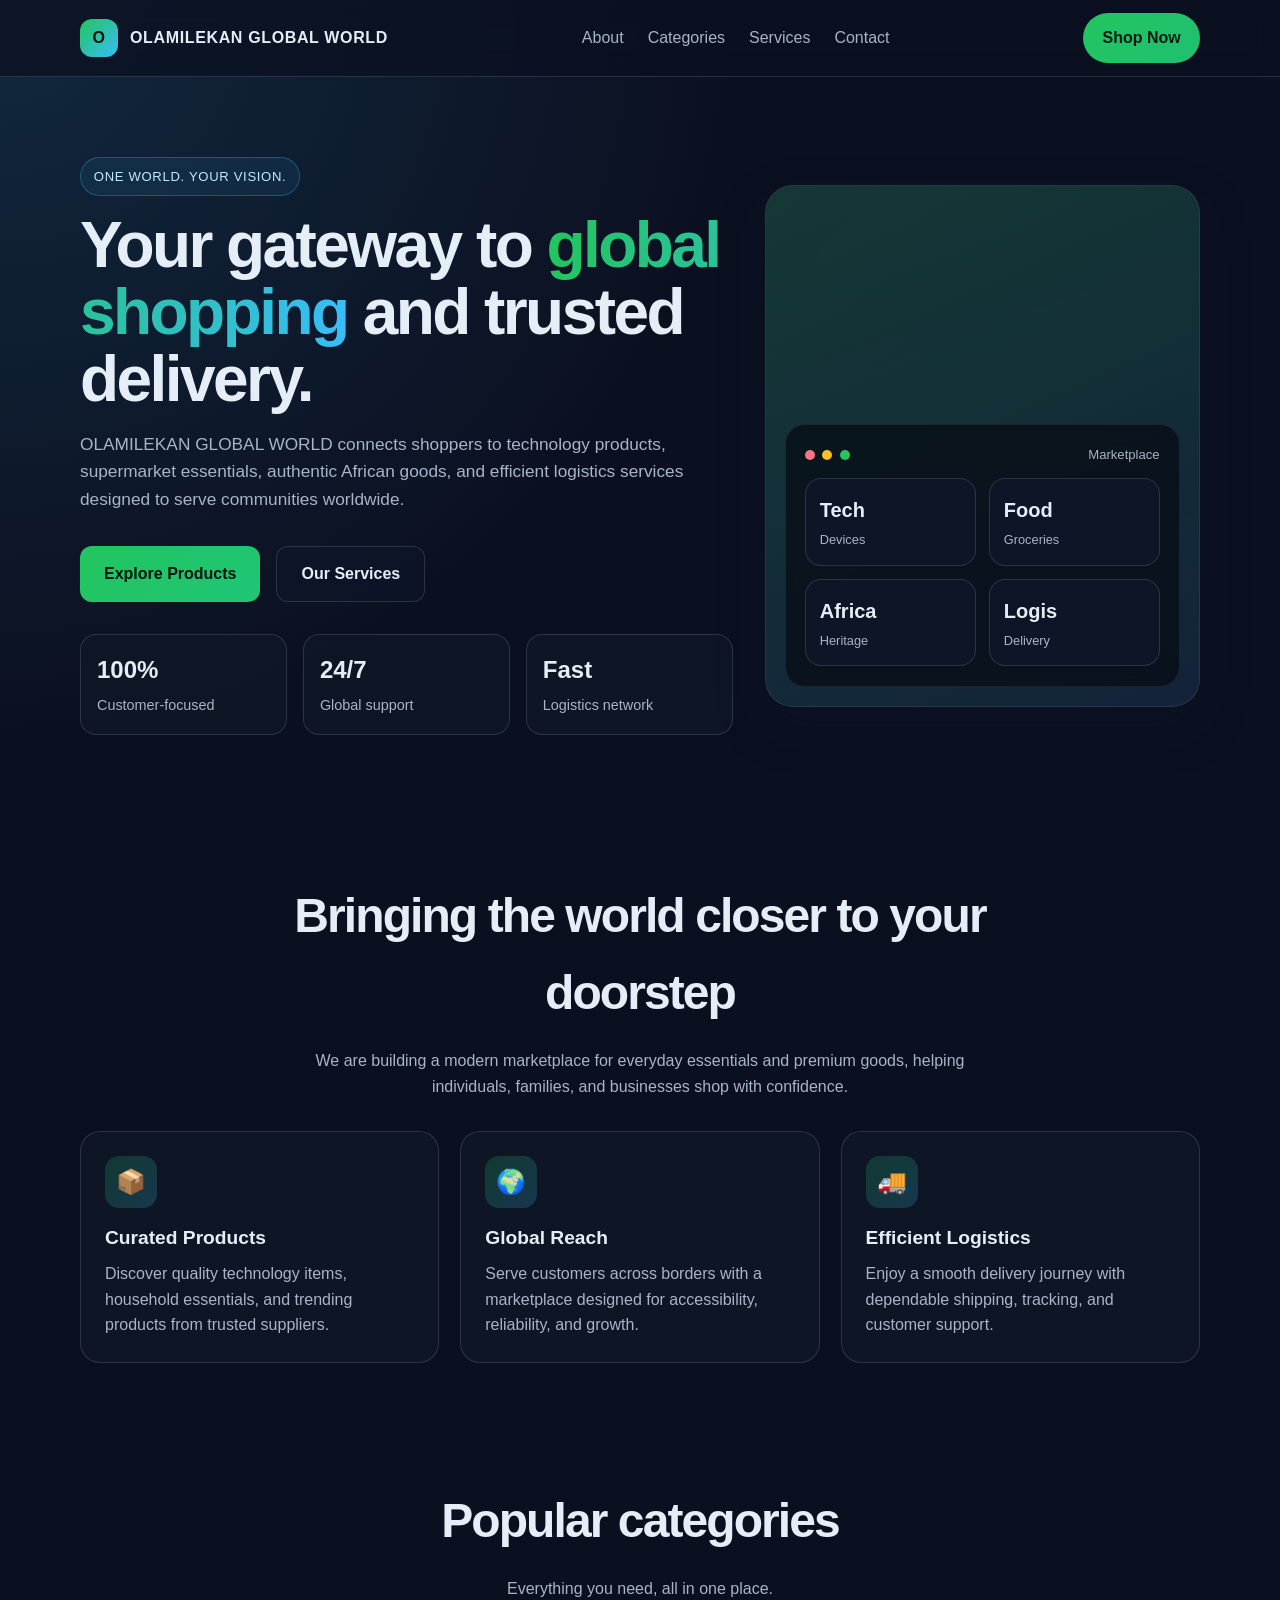
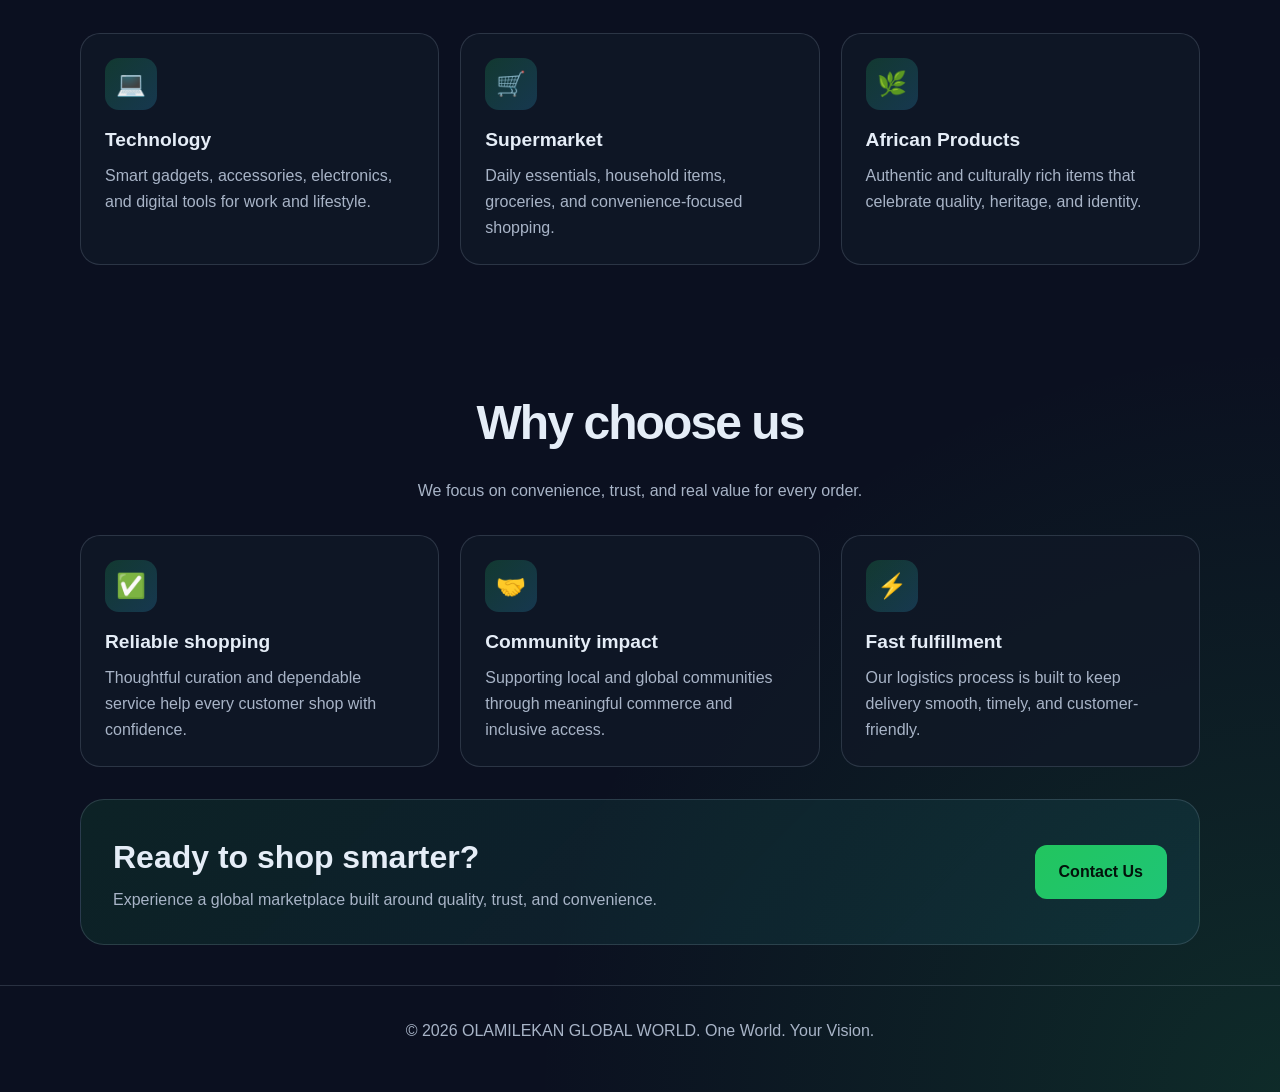
==== index.html @ 4a6e7795 "Create the main landing page for the OLAMILEKAN GLOBAL WORLD marketplace." ====
<!DOCTYPE html>
<html lang="en">
  <head>
    <meta charset="UTF-8" />
    <meta name="viewport" content="width=device-width, initial-scale=1.0" />
    <meta
      name="description"
      content="OLAMILEKAN GLOBAL WORLD is a global online marketplace for technology products, supermarket goods, African products, and logistics services."
    />
    <title>OLAMILEKAN GLOBAL WORLD</title>
    <style>
      :root {
        --bg: #0b1020;
        --bg-soft: #121a2d;
        --card: rgba(17, 24, 39, 0.86);
        --primary: #22c55e;
        --secondary: #38bdf8;
        --accent: #f59e0b;
        --text: #e5edf7;
        --muted: #a8b4c7;
        --border: rgba(148, 163, 184, 0.22);
        --shadow: 0 20px 45px rgba(15, 23, 42, 0.35);
      }

      * {
        box-sizing: border-box;
      }

      html {
        scroll-behavior: smooth;
      }

      body {
        margin: 0;
        font-family: Arial, Helvetica, sans-serif;
        color: var(--text);
        background:
          radial-gradient(circle at top left, rgba(56, 189, 248, 0.14), transparent 25%),
          radial-gradient(circle at bottom right, rgba(34, 197, 94, 0.15), transparent 25%),
          var(--bg);
        line-height: 1.6;
      }

      a {
        color: inherit;
        text-decoration: none;
      }

      img {
        max-width: 100%;
        display: block;
      }

      .container {
        width: min(1120px, calc(100% - 2rem));
        margin: 0 auto;
      }

      header {
        position: sticky;
        top: 0;
        z-index: 10;
        backdrop-filter: blur(14px);
        background: rgba(11, 16, 32, 0.75);
        border-bottom: 1px solid var(--border);
      }

      .nav {
        display: flex;
        align-items: center;
        justify-content: space-between;
        min-height: 76px;
      }

      .brand {
        display: flex;
        align-items: center;
        gap: 12px;
        font-weight: 700;
        letter-spacing: 0.04em;
      }

      .brand-mark {
        width: 38px;
        height: 38px;
        border-radius: 12px;
        display: grid;
        place-items: center;
        background: linear-gradient(135deg, var(--primary), var(--secondary));
        color: #03130b;
        font-weight: 800;
      }

      .nav-links {
        display: flex;
        align-items: center;
        gap: 1.5rem;
        color: var(--muted);
      }

      .nav-links a:hover {
        color: var(--text);
      }

      .nav-cta {
        padding: 0.75rem 1.2rem;
        border-radius: 999px;
        background: linear-gradient(135deg, var(--primary), #1fbf71);
        color: #061b12;
        font-weight: 700;
      }

      .hero {
        padding: 5rem 0 4rem;
      }

      .hero-grid {
        display: grid;
        grid-template-columns: 1.2fr 0.8fr;
        align-items: center;
        gap: 2rem;
      }

      .eyebrow {
        display: inline-flex;
        align-items: center;
        gap: 0.5rem;
        background: rgba(56, 189, 248, 0.08);
        border: 1px solid rgba(56, 189, 248, 0.3);
        color: #bfeaff;
        padding: 0.5rem 0.8rem;
        border-radius: 999px;
        font-size: 0.82rem;
        letter-spacing: 0.05em;
        text-transform: uppercase;
      }

      h1 {
        font-size: clamp(2.5rem, 5vw, 5rem);
        line-height: 1.05;
        margin: 1rem 0;
        letter-spacing: -0.04em;
      }

      .highlight {
        background: linear-gradient(90deg, var(--primary), var(--secondary));
        -webkit-background-clip: text;
        background-clip: text;
        color: transparent;
      }

      .lead {
        color: var(--muted);
        font-size: 1.08rem;
        max-width: 640px;
      }

      .cta-row {
        display: flex;
        flex-wrap: wrap;
        gap: 1rem;
        margin-top: 2rem;
      }

      .button {
        display: inline-flex;
        align-items: center;
        justify-content: center;
        padding: 0.9rem 1.5rem;
        border-radius: 12px;
        font-weight: 700;
        transition: transform 0.2s ease;
      }

      .button:hover {
        transform: translateY(-1px);
      }

      .button.primary {
        background: linear-gradient(135deg, var(--primary), #1fc576);
        color: #03130b;
      }

      .button.secondary {
        border: 1px solid var(--border);
        background: rgba(15, 23, 42, 0.5);
        color: var(--text);
      }

      .stats {
        display: grid;
        grid-template-columns: repeat(3, minmax(120px, 1fr));
        gap: 1rem;
        margin-top: 2rem;
      }

      .stat {
        background: rgba(17, 24, 39, 0.75);
        border: 1px solid var(--border);
        border-radius: 16px;
        padding: 1rem;
      }

      .stat strong {
        display: block;
        font-size: 1.5rem;
        margin-bottom: 0.15rem;
      }

      .stat span {
        color: var(--muted);
        font-size: 0.9rem;
      }

      .hero-card {
        position: relative;
        border-radius: 28px;
        background: linear-gradient(135deg, rgba(18, 26, 45, 0.95), rgba(15, 23, 42, 0.9));
        border: 1px solid var(--border);
        box-shadow: var(--shadow);
        overflow: hidden;
      }

      .hero-visual {
        min-height: 520px;
        padding: 1.2rem;
        display: flex;
        align-items: end;
        justify-content: center;
        background:
          linear-gradient(160deg, rgba(34, 197, 94, 0.18), rgba(56, 189, 248, 0.08)),
          url('https://images.unsplash.com/photo-1522202176988-66273c2fd55f?auto=format&fit=crop&w=1200&q=80') center/cover no-repeat;
      }

      .product-window {
        width: min(100%, 400px);
        background: rgba(6, 11, 19, 0.7);
        border: 1px solid rgba(255, 255, 255, 0.08);
        border-radius: 20px;
        padding: 1.2rem;
        backdrop-filter: blur(10px);
      }

      .window-header {
        display: flex;
        justify-content: space-between;
        align-items: center;
        margin-bottom: 0.8rem;
        color: var(--muted);
        font-size: 0.82rem;
      }

      .window-dots {
        display: flex;
        gap: 0.45rem;
      }

      .window-dots span {
        width: 10px;
        height: 10px;
        border-radius: 50%;
        display: block;
      }

      .window-dots span:nth-child(1) { background: #fb7185; }
      .window-dots span:nth-child(2) { background: #fbbf24; }
      .window-dots span:nth-child(3) { background: var(--primary); }

      .product-grid {
        display: grid;
        grid-template-columns: repeat(2, minmax(120px, 1fr));
        gap: 0.85rem;
      }

      .mini-card {
        background: rgba(15, 23, 42, 0.9);
        border: 1px solid var(--border);
        border-radius: 16px;
        padding: 0.9rem 0.85rem;
      }

      .mini-card strong {
        font-size: 1.25rem;
      }

      .mini-card span {
        display: block;
        margin-top: 0.25rem;
        color: var(--muted);
        font-size: 0.8rem;
      }

      section {
        padding: 2.5rem 0;
      }

      .section-head {
        text-align: center;
        max-width: 700px;
        margin: 0 auto 2rem;
      }

      .section-head h2 {
        font-size: clamp(2rem, 4vw, 3rem);
        letter-spacing: -0.04em;
        margin-bottom: 0.5rem;
      }

      .section-head p {
        color: var(--muted);
      }

      .features,
      .categories {
        display: grid;
        grid-template-columns: repeat(3, minmax(0, 1fr));
        gap: 1.3rem;
      }

      .card {
        padding: 1.5rem;
        background: rgba(17, 24, 39, 0.75);
        border: 1px solid var(--border);
        border-radius: 20px;
      }

      .icon {
        width: 52px;
        height: 52px;
        border-radius: 14px;
        display: grid;
        place-items: center;
        margin-bottom: 0.9rem;
        background: linear-gradient(135deg, rgba(34, 197, 94, 0.2), rgba(56, 189, 248, 0.2));
        font-size: 1.5rem;
      }

      .card h3 {
        margin: 0 0 0.5rem;
        font-size: 1.2rem;
      }

      .card p {
        margin: 0;
        color: var(--muted);
      }

      .cta-panel {
        margin-top: 2rem;
        padding: 2rem;
        border-radius: 24px;
        border: 1px solid var(--border);
        background: linear-gradient(135deg, rgba(34, 197, 94, 0.1), rgba(56, 189, 248, 0.08));
        display: flex;
        align-items: center;
        justify-content: space-between;
        gap: 1rem;
      }

      .cta-panel h3 {
        margin: 0 0 0.2rem;
        font-size: clamp(1.5rem, 3vw, 2rem);
      }

      .cta-panel p {
        margin: 0;
        color: var(--muted);
      }

      footer {
        padding: 2rem 0 3rem;
        color: var(--muted);
        text-align: center;
        border-top: 1px solid var(--border);
      }

      @media (max-width: 880px) {
        .hero-grid,
        .features,
        .categories,
        .cta-panel {
          grid-template-columns: 1fr;
          display: grid;
        }

        .nav-links {
          display: none;
        }

        .hero {
          padding-top: 3rem;
        }
      }
    </style>
  </head>
  <body>
    <header>
      <div class="container nav">
        <a href="#top" class="brand" aria-label="OLAMILEKAN GLOBAL WORLD home">
          <span class="brand-mark">O</span>
          <span>OLAMILEKAN GLOBAL WORLD</span>
        </a>

        <nav class="nav-links" aria-label="Main navigation">
          <a href="#about">About</a>
          <a href="#categories">Categories</a>
          <a href="#services">Services</a>
          <a href="#contact">Contact</a>
        </nav>

        <a class="nav-cta" href="#contact">Shop Now</a>
      </div>
    </header>

    <main id="top">
      <section class="hero">
        <div class="container hero-grid">
          <div>
            <div class="eyebrow">One World. Your Vision.</div>
            <h1>
              Your gateway to
              <span class="highlight">global shopping</span>
              and trusted delivery.
            </h1>
            <p class="lead">
              OLAMILEKAN GLOBAL WORLD connects shoppers to technology products,
              supermarket essentials, authentic African goods, and efficient logistics
              services designed to serve communities worldwide.
            </p>

            <div class="cta-row">
              <a class="button primary" href="#categories">Explore Products</a>
              <a class="button secondary" href="#services">Our Services</a>
            </div>

            <div class="stats" aria-label="Key business stats">
              <div class="stat">
                <strong>100%</strong>
                <span>Customer-focused</span>
              </div>
              <div class="stat">
                <strong>24/7</strong>
                <span>Global support</span>
              </div>
              <div class="stat">
                <strong>Fast</strong>
                <span>Logistics network</span>
              </div>
            </div>
          </div>

          <div class="hero-card" aria-label="Marketplace overview card">
            <div class="hero-visual">
              <div class="product-window">
                <div class="window-header">
                  <div class="window-dots" aria-hidden="true">
                    <span></span>
                    <span></span>
                    <span></span>
                  </div>
                  <span>Marketplace</span>
                </div>

                <div class="product-grid">
                  <div class="mini-card">
                    <strong>Tech</strong>
                    <span>Devices</span>
                  </div>
                  <div class="mini-card">
                    <strong>Food</strong>
                    <span>Groceries</span>
                  </div>
                  <div class="mini-card">
                    <strong>Africa</strong>
                    <span>Heritage</span>
                  </div>
                  <div class="mini-card">
                    <strong>Logis</strong>
                    <span>Delivery</span>
                  </div>
                </div>
              </div>
            </div>
          </div>
        </div>
      </section>

      <section id="about">
        <div class="container">
          <div class="section-head">
            <h2>Bringing the world closer to your doorstep</h2>
            <p>
              We are building a modern marketplace for everyday essentials and premium goods,
              helping individuals, families, and businesses shop with confidence.
            </p>
          </div>

          <div class="features">
            <article class="card">
              <div class="icon" aria-hidden="true">📦</div>
              <h3>Curated Products</h3>
              <p>Discover quality technology items, household essentials, and trending products from trusted suppliers.</p>
            </article>

            <article class="card">
              <div class="icon" aria-hidden="true">🌍</div>
              <h3>Global Reach</h3>
              <p>Serve customers across borders with a marketplace designed for accessibility, reliability, and growth.</p>
            </article>

            <article class="card">
              <div class="icon" aria-hidden="true">🚚</div>
              <h3>Efficient Logistics</h3>
              <p>Enjoy a smooth delivery journey with dependable shipping, tracking, and customer support.</p>
            </article>
          </div>
        </div>
      </section>

      <section id="categories">
        <div class="container">
          <div class="section-head">
            <h2>Popular categories</h2>
            <p>Everything you need, all in one place.</p>
          </div>

          <div class="categories">
            <article class="card">
              <div class="icon" aria-hidden="true">💻</div>
              <h3>Technology</h3>
              <p>Smart gadgets, accessories, electronics, and digital tools for work and lifestyle.</p>
            </article>

            <article class="card">
              <div class="icon" aria-hidden="true">🛒</div>
              <h3>Supermarket</h3>
              <p>Daily essentials, household items, groceries, and convenience-focused shopping.</p>
            </article>

            <article class="card">
              <div class="icon" aria-hidden="true">🌿</div>
              <h3>African Products</h3>
              <p>Authentic and culturally rich items that celebrate quality, heritage, and identity.</p>
            </article>
          </div>
        </div>
      </section>

      <section id="services">
        <div class="container">
          <div class="section-head">
            <h2>Why choose us</h2>
            <p>We focus on convenience, trust, and real value for every order.</p>
          </div>

          <div class="features">
            <article class="card">
              <div class="icon" aria-hidden="true">✅</div>
              <h3>Reliable shopping</h3>
              <p>Thoughtful curation and dependable service help every customer shop with confidence.</p>
            </article>

            <article class="card">
              <div class="icon" aria-hidden="true">🤝</div>
              <h3>Community impact</h3>
              <p>Supporting local and global communities through meaningful commerce and inclusive access.</p>
            </article>

            <article class="card">
              <div class="icon" aria-hidden="true">⚡</div>
              <h3>Fast fulfillment</h3>
              <p>Our logistics process is built to keep delivery smooth, timely, and customer-friendly.</p>
            </article>
          </div>

          <div class="cta-panel" id="contact">
            <div>
              <h3>Ready to shop smarter?</h3>
              <p>Experience a global marketplace built around quality, trust, and convenience.</p>
            </div>
            <a class="button primary" href="mailto:hello@olamilekanglobalworld.com">Contact Us</a>
          </div>
        </div>
      </section>
    </main>

    <footer>
      <div class="container">
        © <span id="year"></span> OLAMILEKAN GLOBAL WORLD. One World. Your Vision.
      </div>
    </footer>

    <script>
      document.getElementById('year').textContent = new Date().getFullYear();
    </script>
  </body>
</html>
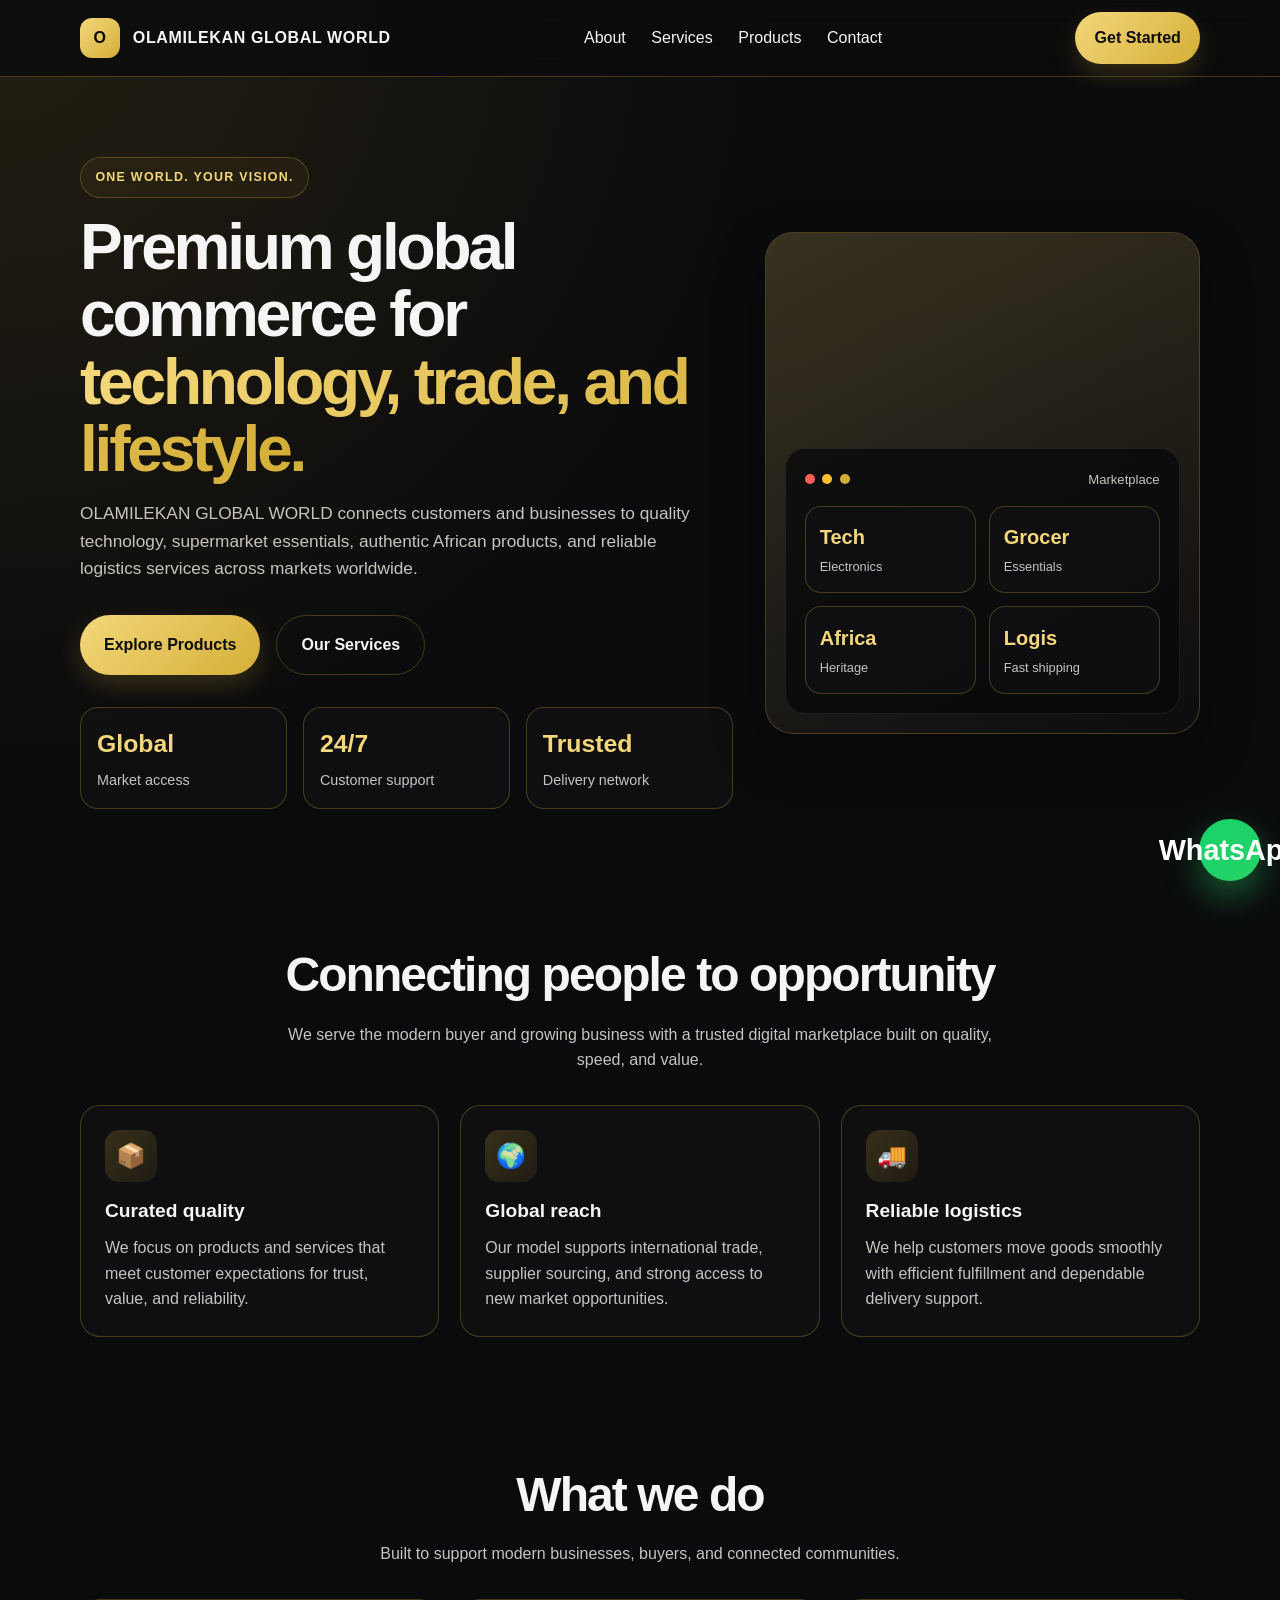
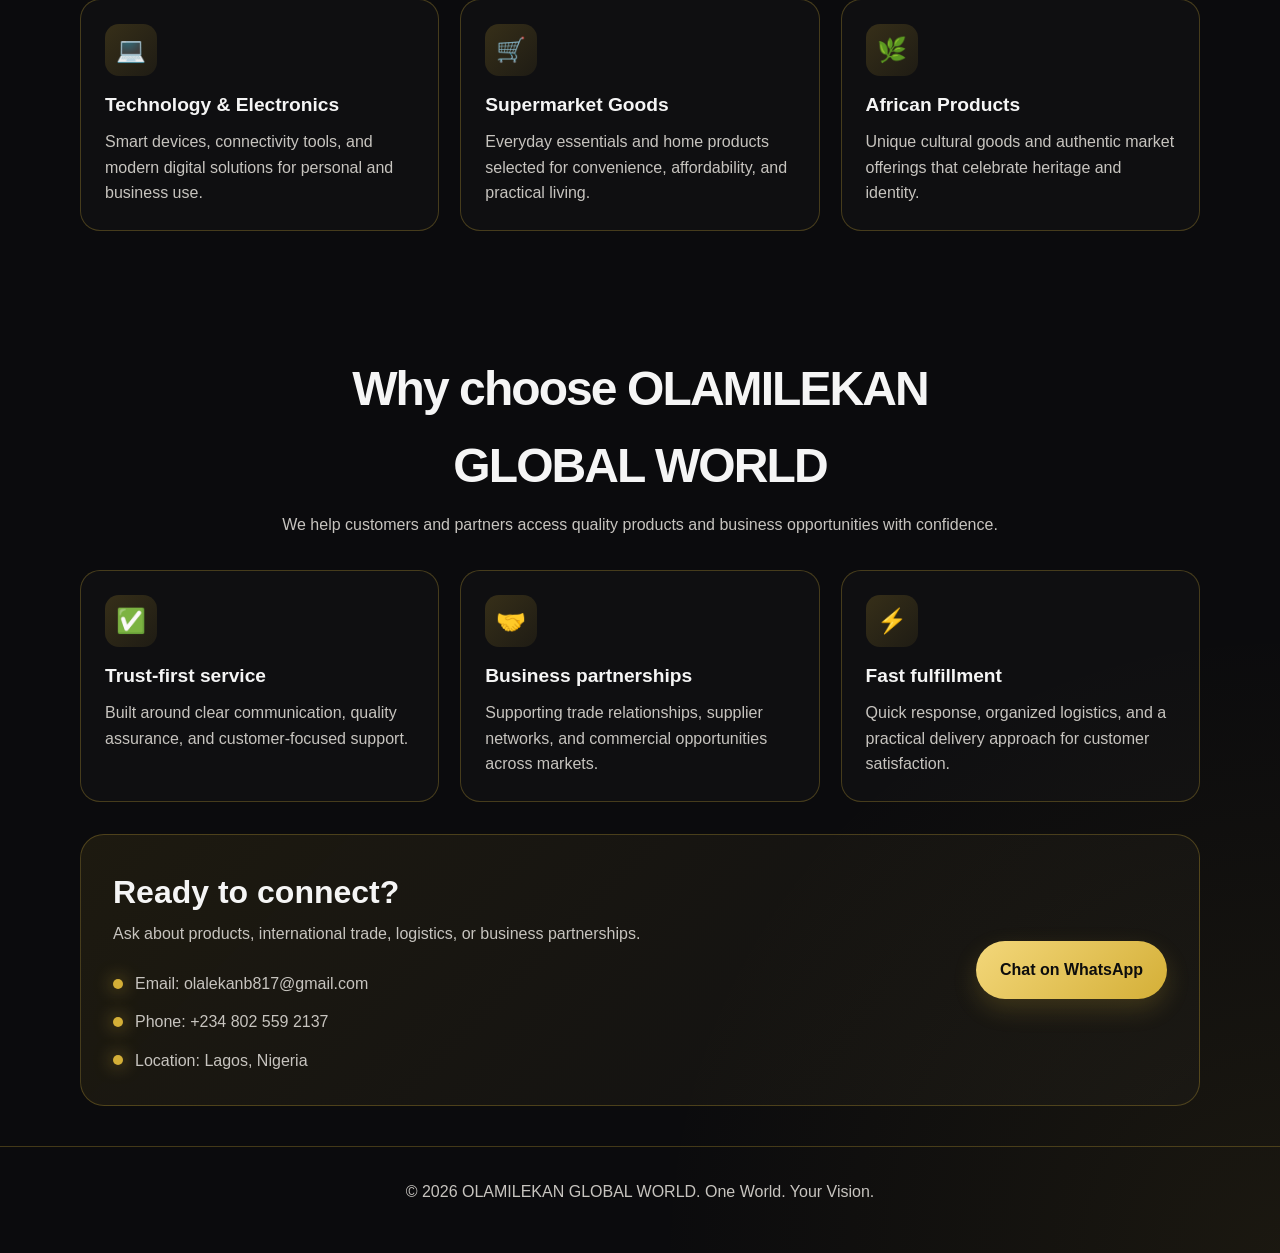
==== commit 22b9d11c: "Fix the website landing page to meet the business requirements: add a premium black-and-gold design," ====
--- a/index.html
+++ b/index.html
@@ -5,21 +5,22 @@
     <meta name="viewport" content="width=device-width, initial-scale=1.0" />
     <meta
       name="description"
-      content="OLAMILEKAN GLOBAL WORLD is a global online marketplace for technology products, supermarket goods, African products, and logistics services."
+      content="OLAMILEKAN GLOBAL WORLD is a premium marketplace and business platform for technology, electronics, African products, and global trade solutions."
     />
-    <title>OLAMILEKAN GLOBAL WORLD</title>
+    <title>OLAMILEKAN GLOBAL WORLD | One World. Your Vision.</title>
     <style>
       :root {
-        --bg: #0b1020;
-        --bg-soft: #121a2d;
-        --card: rgba(17, 24, 39, 0.86);
-        --primary: #22c55e;
-        --secondary: #38bdf8;
-        --accent: #f59e0b;
-        --text: #e5edf7;
-        --muted: #a8b4c7;
-        --border: rgba(148, 163, 184, 0.22);
-        --shadow: 0 20px 45px rgba(15, 23, 42, 0.35);
+        --bg: #0b0b0d;
+        --bg-soft: #141416;
+        --panel: #1a1a1d;
+        --panel-alt: rgba(255, 255, 255, 0.03);
+        --gold: #d4af37;
+        --gold-soft: #f3d77a;
+        --text: #f5f5f5;
+        --muted: #c7c4bf;
+        --border: rgba(212, 175, 55, 0.28);
+        --shadow: 0 20px 50px rgba(0, 0, 0, 0.35);
+        --success: #25d366;
       }
 
       * {
@@ -35,14 +36,14 @@
         font-family: Arial, Helvetica, sans-serif;
         color: var(--text);
         background:
-          radial-gradient(circle at top left, rgba(56, 189, 248, 0.14), transparent 25%),
-          radial-gradient(circle at bottom right, rgba(34, 197, 94, 0.15), transparent 25%),
+          radial-gradient(circle at top left, rgba(212, 175, 55, 0.12), transparent 25%),
+          radial-gradient(circle at bottom right, rgba(212, 175, 55, 0.08), transparent 20%),
           var(--bg);
         line-height: 1.6;
       }
 
       a {
-        color: inherit;
+        color: var(--text);
         text-decoration: none;
       }
 
@@ -59,9 +60,9 @@
       header {
         position: sticky;
         top: 0;
-        z-index: 10;
+        z-index: 50;
         backdrop-filter: blur(14px);
-        background: rgba(11, 16, 32, 0.75);
+        background: rgba(11, 11, 13, 0.82);
         border-bottom: 1px solid var(--border);
       }
 
@@ -70,48 +71,80 @@
         align-items: center;
         justify-content: space-between;
         min-height: 76px;
+        gap: 1rem;
       }
 
       .brand {
         display: flex;
         align-items: center;
-        gap: 12px;
+        gap: 0.8rem;
         font-weight: 700;
         letter-spacing: 0.04em;
       }
 
       .brand-mark {
-        width: 38px;
-        height: 38px;
-        border-radius: 12px;
+        width: 40px;
+        height: 40px;
         display: grid;
         place-items: center;
-        background: linear-gradient(135deg, var(--primary), var(--secondary));
-        color: #03130b;
-        font-weight: 800;
+        border-radius: 12px;
+        background: linear-gradient(135deg, var(--gold-soft), var(--gold));
+        color: #090909;
+        font-weight: 900;
       }
 
       .nav-links {
         display: flex;
         align-items: center;
-        gap: 1.5rem;
-        color: var(--muted);
-      }
-
-      .nav-links a:hover {
+        gap: 1.6rem;
+        color: var(--muted);
+      }
+
+      .nav-links a:hover,
+      .nav-links a:focus-visible {
+        color: var(--gold-soft);
+      }
+
+      .nav-cta,
+      .button,
+      .whatsapp-float {
+        display: inline-flex;
+        align-items: center;
+        justify-content: center;
+        border-radius: 999px;
+        font-weight: 700;
+        transition: transform 0.2s ease, box-shadow 0.2s ease;
+      }
+
+      .nav-cta,
+      .button.primary {
+        background: linear-gradient(135deg, var(--gold-soft), var(--gold));
+        color: #0d0d0d;
+        box-shadow: 0 10px 25px rgba(212, 175, 55, 0.2);
+      }
+
+      .nav-cta {
+        padding: 0.8rem 1.2rem;
+      }
+
+      .button {
+        padding: 1rem 1.5rem;
+      }
+
+      .button:hover,
+      .nav-cta:hover,
+      .whatsapp-float:hover {
+        transform: translateY(-1px);
+      }
+
+      .button.secondary {
+        background: transparent;
+        border: 1px solid var(--border);
         color: var(--text);
       }
 
-      .nav-cta {
-        padding: 0.75rem 1.2rem;
-        border-radius: 999px;
-        background: linear-gradient(135deg, var(--primary), #1fbf71);
-        color: #061b12;
-        font-weight: 700;
-      }
-
       .hero {
-        padding: 5rem 0 4rem;
+        padding: 5rem 0 3rem;
       }
 
       .hero-grid {
@@ -125,25 +158,26 @@
         display: inline-flex;
         align-items: center;
         gap: 0.5rem;
-        background: rgba(56, 189, 248, 0.08);
-        border: 1px solid rgba(56, 189, 248, 0.3);
-        color: #bfeaff;
-        padding: 0.5rem 0.8rem;
+        color: var(--gold-soft);
+        border: 1px solid var(--border);
+        background: rgba(212, 175, 55, 0.06);
         border-radius: 999px;
-        font-size: 0.82rem;
-        letter-spacing: 0.05em;
+        padding: 0.6rem 0.9rem;
+        font-size: 0.78rem;
+        font-weight: 700;
+        letter-spacing: 0.1em;
         text-transform: uppercase;
       }
 
       h1 {
-        font-size: clamp(2.5rem, 5vw, 5rem);
+        font-size: clamp(2.7rem, 5vw, 5rem);
         line-height: 1.05;
         margin: 1rem 0;
-        letter-spacing: -0.04em;
+        letter-spacing: -0.05em;
       }
 
       .highlight {
-        background: linear-gradient(90deg, var(--primary), var(--secondary));
+        background: linear-gradient(90deg, var(--gold-soft), var(--gold));
         -webkit-background-clip: text;
         background-clip: text;
         color: transparent;
@@ -160,31 +194,6 @@
         flex-wrap: wrap;
         gap: 1rem;
         margin-top: 2rem;
-      }
-
-      .button {
-        display: inline-flex;
-        align-items: center;
-        justify-content: center;
-        padding: 0.9rem 1.5rem;
-        border-radius: 12px;
-        font-weight: 700;
-        transition: transform 0.2s ease;
-      }
-
-      .button:hover {
-        transform: translateY(-1px);
-      }
-
-      .button.primary {
-        background: linear-gradient(135deg, var(--primary), #1fc576);
-        color: #03130b;
-      }
-
-      .button.secondary {
-        border: 1px solid var(--border);
-        background: rgba(15, 23, 42, 0.5);
-        color: var(--text);
       }
 
       .stats {
@@ -195,16 +204,17 @@
       }
 
       .stat {
-        background: rgba(17, 24, 39, 0.75);
+        background: rgba(255, 255, 255, 0.02);
         border: 1px solid var(--border);
-        border-radius: 16px;
+        border-radius: 18px;
         padding: 1rem;
       }
 
       .stat strong {
         display: block;
-        font-size: 1.5rem;
-        margin-bottom: 0.15rem;
+        font-size: 1.55rem;
+        color: var(--gold-soft);
+        margin-bottom: 0.2rem;
       }
 
       .stat span {
@@ -215,26 +225,26 @@
       .hero-card {
         position: relative;
         border-radius: 28px;
-        background: linear-gradient(135deg, rgba(18, 26, 45, 0.95), rgba(15, 23, 42, 0.9));
+        background: linear-gradient(135deg, rgba(26, 26, 29, 0.96), rgba(15, 15, 17, 0.92));
         border: 1px solid var(--border);
         box-shadow: var(--shadow);
         overflow: hidden;
       }
 
       .hero-visual {
-        min-height: 520px;
+        min-height: 500px;
         padding: 1.2rem;
         display: flex;
         align-items: end;
         justify-content: center;
         background:
-          linear-gradient(160deg, rgba(34, 197, 94, 0.18), rgba(56, 189, 248, 0.08)),
+          linear-gradient(160deg, rgba(212, 175, 55, 0.16), rgba(0, 0, 0, 0.1)),
           url('https://images.unsplash.com/photo-1522202176988-66273c2fd55f?auto=format&fit=crop&w=1200&q=80') center/cover no-repeat;
       }
 
       .product-window {
         width: min(100%, 400px);
-        background: rgba(6, 11, 19, 0.7);
+        background: rgba(8, 8, 10, 0.72);
         border: 1px solid rgba(255, 255, 255, 0.08);
         border-radius: 20px;
         padding: 1.2rem;
@@ -245,7 +255,7 @@
         display: flex;
         justify-content: space-between;
         align-items: center;
-        margin-bottom: 0.8rem;
+        margin-bottom: 1rem;
         color: var(--muted);
         font-size: 0.82rem;
       }
@@ -258,13 +268,13 @@
       .window-dots span {
         width: 10px;
         height: 10px;
+        display: block;
         border-radius: 50%;
-        display: block;
-      }
-
-      .window-dots span:nth-child(1) { background: #fb7185; }
-      .window-dots span:nth-child(2) { background: #fbbf24; }
-      .window-dots span:nth-child(3) { background: var(--primary); }
+      }
+
+      .window-dots span:nth-child(1) { background: #ff5f57; }
+      .window-dots span:nth-child(2) { background: #ffbd2f; }
+      .window-dots span:nth-child(3) { background: var(--gold); }
 
       .product-grid {
         display: grid;
@@ -273,14 +283,16 @@
       }
 
       .mini-card {
-        background: rgba(15, 23, 42, 0.9);
+        background: rgba(17, 17, 19, 0.85);
         border: 1px solid var(--border);
         border-radius: 16px;
         padding: 0.9rem 0.85rem;
       }
 
       .mini-card strong {
+        display: block;
         font-size: 1.25rem;
+        color: var(--gold-soft);
       }
 
       .mini-card span {
@@ -296,22 +308,24 @@
 
       .section-head {
         text-align: center;
-        max-width: 700px;
+        max-width: 720px;
         margin: 0 auto 2rem;
       }
 
       .section-head h2 {
+        margin-bottom: 0.5rem;
         font-size: clamp(2rem, 4vw, 3rem);
         letter-spacing: -0.04em;
-        margin-bottom: 0.5rem;
       }
 
       .section-head p {
         color: var(--muted);
+        margin: 0;
       }
 
       .features,
-      .categories {
+      .categories,
+      .services-grid {
         display: grid;
         grid-template-columns: repeat(3, minmax(0, 1fr));
         gap: 1.3rem;
@@ -319,7 +333,7 @@
 
       .card {
         padding: 1.5rem;
-        background: rgba(17, 24, 39, 0.75);
+        background: rgba(255, 255, 255, 0.02);
         border: 1px solid var(--border);
         border-radius: 20px;
       }
@@ -327,11 +341,11 @@
       .icon {
         width: 52px;
         height: 52px;
-        border-radius: 14px;
         display: grid;
         place-items: center;
+        border-radius: 14px;
+        background: linear-gradient(135deg, rgba(212, 175, 55, 0.2), rgba(212, 175, 55, 0.08));
         margin-bottom: 0.9rem;
-        background: linear-gradient(135deg, rgba(34, 197, 94, 0.2), rgba(56, 189, 248, 0.2));
         font-size: 1.5rem;
       }
 
@@ -347,14 +361,14 @@
 
       .cta-panel {
         margin-top: 2rem;
+        display: flex;
+        align-items: center;
+        justify-content: space-between;
+        gap: 1rem;
         padding: 2rem;
         border-radius: 24px;
         border: 1px solid var(--border);
-        background: linear-gradient(135deg, rgba(34, 197, 94, 0.1), rgba(56, 189, 248, 0.08));
-        display: flex;
-        align-items: center;
-        justify-content: space-between;
-        gap: 1rem;
+        background: linear-gradient(135deg, rgba(212, 175, 55, 0.09), rgba(255, 255, 255, 0.02));
       }
 
       .cta-panel h3 {
@@ -367,17 +381,55 @@
         color: var(--muted);
       }
 
+      .contact-list {
+        list-style: none;
+        padding: 0;
+        margin: 1.5rem 0 0;
+        display: grid;
+        gap: 0.8rem;
+      }
+
+      .contact-list li {
+        display: flex;
+        align-items: center;
+        gap: 0.75rem;
+        color: var(--muted);
+      }
+
+      .contact-dot {
+        width: 10px;
+        height: 10px;
+        border-radius: 50%;
+        background: var(--gold);
+        box-shadow: 0 0 18px rgba(212, 175, 55, 0.8);
+      }
+
       footer {
         padding: 2rem 0 3rem;
+        border-top: 1px solid var(--border);
         color: var(--muted);
         text-align: center;
-        border-top: 1px solid var(--border);
+      }
+
+      .whatsapp-float {
+        position: fixed;
+        right: 1.2rem;
+        bottom: 1.2rem;
+        width: 62px;
+        height: 62px;
+        border-radius: 50%;
+        background: linear-gradient(135deg, #18d26a, #25d366);
+        color: white;
+        box-shadow: 0 15px 35px rgba(37, 211, 102, 0.4);
+        font-size: 1.8rem;
+        z-index: 60;
       }
 
       @media (max-width: 880px) {
         .hero-grid,
         .features,
         .categories,
+        .services-grid,
         .cta-panel {
           grid-template-columns: 1fr;
           display: grid;
@@ -389,6 +441,10 @@
 
         .hero {
           padding-top: 3rem;
+        }
+
+        .stats {
+          grid-template-columns: 1fr;
         }
       }
     </style>
@@ -403,12 +459,12 @@
 
         <nav class="nav-links" aria-label="Main navigation">
           <a href="#about">About</a>
-          <a href="#categories">Categories</a>
           <a href="#services">Services</a>
+          <a href="#products">Products</a>
           <a href="#contact">Contact</a>
         </nav>
 
-        <a class="nav-cta" href="#contact">Shop Now</a>
+        <a class="nav-cta" href="#contact">Get Started</a>
       </div>
     </header>
 
@@ -418,33 +474,32 @@
           <div>
             <div class="eyebrow">One World. Your Vision.</div>
             <h1>
-              Your gateway to
-              <span class="highlight">global shopping</span>
-              and trusted delivery.
+              Premium global commerce for
+              <span class="highlight">technology, trade, and lifestyle.</span>
             </h1>
             <p class="lead">
-              OLAMILEKAN GLOBAL WORLD connects shoppers to technology products,
-              supermarket essentials, authentic African goods, and efficient logistics
-              services designed to serve communities worldwide.
+              OLAMILEKAN GLOBAL WORLD connects customers and businesses to quality technology,
+              supermarket essentials, authentic African products, and reliable logistics services
+              across markets worldwide.
             </p>
 
             <div class="cta-row">
-              <a class="button primary" href="#categories">Explore Products</a>
+              <a class="button primary" href="#products">Explore Products</a>
               <a class="button secondary" href="#services">Our Services</a>
             </div>
 
-            <div class="stats" aria-label="Key business stats">
+            <div class="stats" aria-label="Business metrics">
               <div class="stat">
-                <strong>100%</strong>
-                <span>Customer-focused</span>
+                <strong>Global</strong>
+                <span>Market access</span>
               </div>
               <div class="stat">
                 <strong>24/7</strong>
-                <span>Global support</span>
+                <span>Customer support</span>
               </div>
               <div class="stat">
-                <strong>Fast</strong>
-                <span>Logistics network</span>
+                <strong>Trusted</strong>
+                <span>Delivery network</span>
               </div>
             </div>
           </div>
@@ -464,11 +519,11 @@
                 <div class="product-grid">
                   <div class="mini-card">
                     <strong>Tech</strong>
-                    <span>Devices</span>
+                    <span>Electronics</span>
                   </div>
                   <div class="mini-card">
-                    <strong>Food</strong>
-                    <span>Groceries</span>
+                    <strong>Grocer</strong>
+                    <span>Essentials</span>
                   </div>
                   <div class="mini-card">
                     <strong>Africa</strong>
@@ -476,7 +531,7 @@
                   </div>
                   <div class="mini-card">
                     <strong>Logis</strong>
-                    <span>Delivery</span>
+                    <span>Fast shipping</span>
                   </div>
                 </div>
               </div>
@@ -488,59 +543,30 @@
       <section id="about">
         <div class="container">
           <div class="section-head">
-            <h2>Bringing the world closer to your doorstep</h2>
+            <h2>Connecting people to opportunity</h2>
             <p>
-              We are building a modern marketplace for everyday essentials and premium goods,
-              helping individuals, families, and businesses shop with confidence.
+              We serve the modern buyer and growing business with a trusted digital marketplace
+              built on quality, speed, and value.
             </p>
           </div>
 
           <div class="features">
             <article class="card">
               <div class="icon" aria-hidden="true">📦</div>
-              <h3>Curated Products</h3>
-              <p>Discover quality technology items, household essentials, and trending products from trusted suppliers.</p>
+              <h3>Curated quality</h3>
+              <p>We focus on products and services that meet customer expectations for trust, value, and reliability.</p>
             </article>
 
             <article class="card">
               <div class="icon" aria-hidden="true">🌍</div>
-              <h3>Global Reach</h3>
-              <p>Serve customers across borders with a marketplace designed for accessibility, reliability, and growth.</p>
+              <h3>Global reach</h3>
+              <p>Our model supports international trade, supplier sourcing, and strong access to new market opportunities.</p>
             </article>
 
             <article class="card">
               <div class="icon" aria-hidden="true">🚚</div>
-              <h3>Efficient Logistics</h3>
-              <p>Enjoy a smooth delivery journey with dependable shipping, tracking, and customer support.</p>
-            </article>
-          </div>
-        </div>
-      </section>
-
-      <section id="categories">
-        <div class="container">
-          <div class="section-head">
-            <h2>Popular categories</h2>
-            <p>Everything you need, all in one place.</p>
-          </div>
-
-          <div class="categories">
-            <article class="card">
-              <div class="icon" aria-hidden="true">💻</div>
-              <h3>Technology</h3>
-              <p>Smart gadgets, accessories, electronics, and digital tools for work and lifestyle.</p>
-            </article>
-
-            <article class="card">
-              <div class="icon" aria-hidden="true">🛒</div>
-              <h3>Supermarket</h3>
-              <p>Daily essentials, household items, groceries, and convenience-focused shopping.</p>
-            </article>
-
-            <article class="card">
-              <div class="icon" aria-hidden="true">🌿</div>
-              <h3>African Products</h3>
-              <p>Authentic and culturally rich items that celebrate quality, heritage, and identity.</p>
+              <h3>Reliable logistics</h3>
+              <p>We help customers move goods smoothly with efficient fulfillment and dependable delivery support.</p>
             </article>
           </div>
         </div>
@@ -549,36 +575,72 @@
       <section id="services">
         <div class="container">
           <div class="section-head">
-            <h2>Why choose us</h2>
-            <p>We focus on convenience, trust, and real value for every order.</p>
-          </div>
-
-          <div class="features">
+            <h2>What we do</h2>
+            <p>Built to support modern businesses, buyers, and connected communities.</p>
+          </div>
+
+          <div class="services-grid">
+            <article class="card">
+              <div class="icon" aria-hidden="true">💻</div>
+              <h3>Technology & Electronics</h3>
+              <p>Smart devices, connectivity tools, and modern digital solutions for personal and business use.</p>
+            </article>
+
+            <article class="card">
+              <div class="icon" aria-hidden="true">🛒</div>
+              <h3>Supermarket Goods</h3>
+              <p>Everyday essentials and home products selected for convenience, affordability, and practical living.</p>
+            </article>
+
+            <article class="card">
+              <div class="icon" aria-hidden="true">🌿</div>
+              <h3>African Products</h3>
+              <p>Unique cultural goods and authentic market offerings that celebrate heritage and identity.</p>
+            </article>
+          </div>
+        </div>
+      </section>
+
+      <section id="products">
+        <div class="container">
+          <div class="section-head">
+            <h2>Why choose OLAMILEKAN GLOBAL WORLD</h2>
+            <p>We help customers and partners access quality products and business opportunities with confidence.</p>
+          </div>
+
+          <div class="categories">
             <article class="card">
               <div class="icon" aria-hidden="true">✅</div>
-              <h3>Reliable shopping</h3>
-              <p>Thoughtful curation and dependable service help every customer shop with confidence.</p>
+              <h3>Trust-first service</h3>
+              <p>Built around clear communication, quality assurance, and customer-focused support.</p>
             </article>
 
             <article class="card">
               <div class="icon" aria-hidden="true">🤝</div>
-              <h3>Community impact</h3>
-              <p>Supporting local and global communities through meaningful commerce and inclusive access.</p>
+              <h3>Business partnerships</h3>
+              <p>Supporting trade relationships, supplier networks, and commercial opportunities across markets.</p>
             </article>
 
             <article class="card">
               <div class="icon" aria-hidden="true">⚡</div>
               <h3>Fast fulfillment</h3>
-              <p>Our logistics process is built to keep delivery smooth, timely, and customer-friendly.</p>
+              <p>Quick response, organized logistics, and a practical delivery approach for customer satisfaction.</p>
             </article>
           </div>
 
           <div class="cta-panel" id="contact">
             <div>
-              <h3>Ready to shop smarter?</h3>
-              <p>Experience a global marketplace built around quality, trust, and convenience.</p>
+              <h3>Ready to connect?</h3>
+              <p>Ask about products, international trade, logistics, or business partnerships.</p>
+              <ul class="contact-list">
+                <li><span class="contact-dot"></span> Email: olalekanb817@gmail.com</li>
+                <li><span class="contact-dot"></span> Phone: +234 802 559 2137</li>
+                <li><span class="contact-dot"></span> Location: Lagos, Nigeria</li>
+              </ul>
             </div>
-            <a class="button primary" href="mailto:hello@olamilekanglobalworld.com">Contact Us</a>
+            <div>
+              <a class="button primary" href="https://wa.me/2348025592137?text=Hello%20OLAMILEKAN%20GLOBAL%20WORLD%2C%20I%20would%20like%20to%20make%20an%20enquiry." target="_blank" rel="noopener noreferrer">Chat on WhatsApp</a>
+            </div>
           </div>
         </div>
       </section>
@@ -590,6 +652,16 @@
       </div>
     </footer>
 
+    <a
+      class="whatsapp-float"
+      href="https://wa.me/2348025592137?text=Hello%20OLAMILEKAN%20GLOBAL%20WORLD%2C%20I%20would%20like%20to%20make%20an%20enquiry."
+      target="_blank"
+      rel="noopener noreferrer"
+      aria-label="Chat with OLAMILEKAN GLOBAL WORLD on WhatsApp"
+    >
+      WhatsApp
+    </a>
+
     <script>
       document.getElementById('year').textContent = new Date().getFullYear();
     </script>
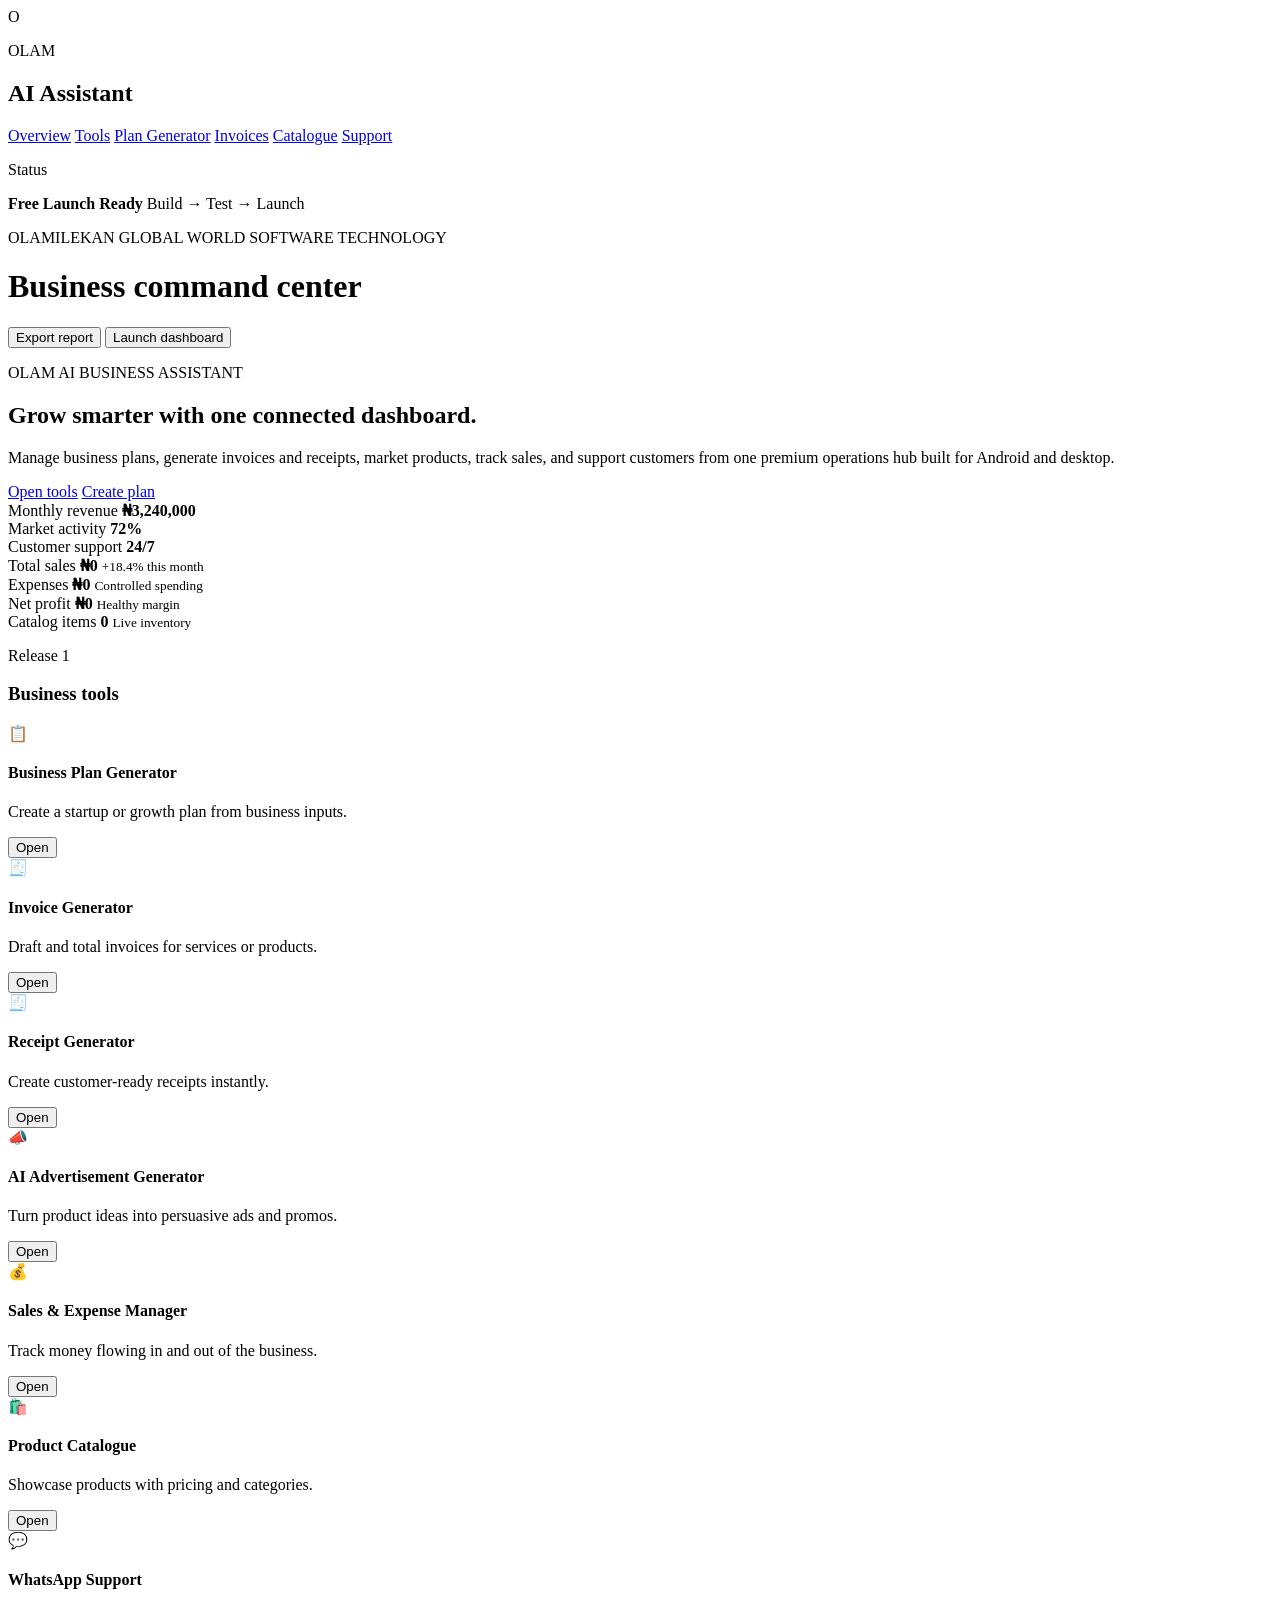
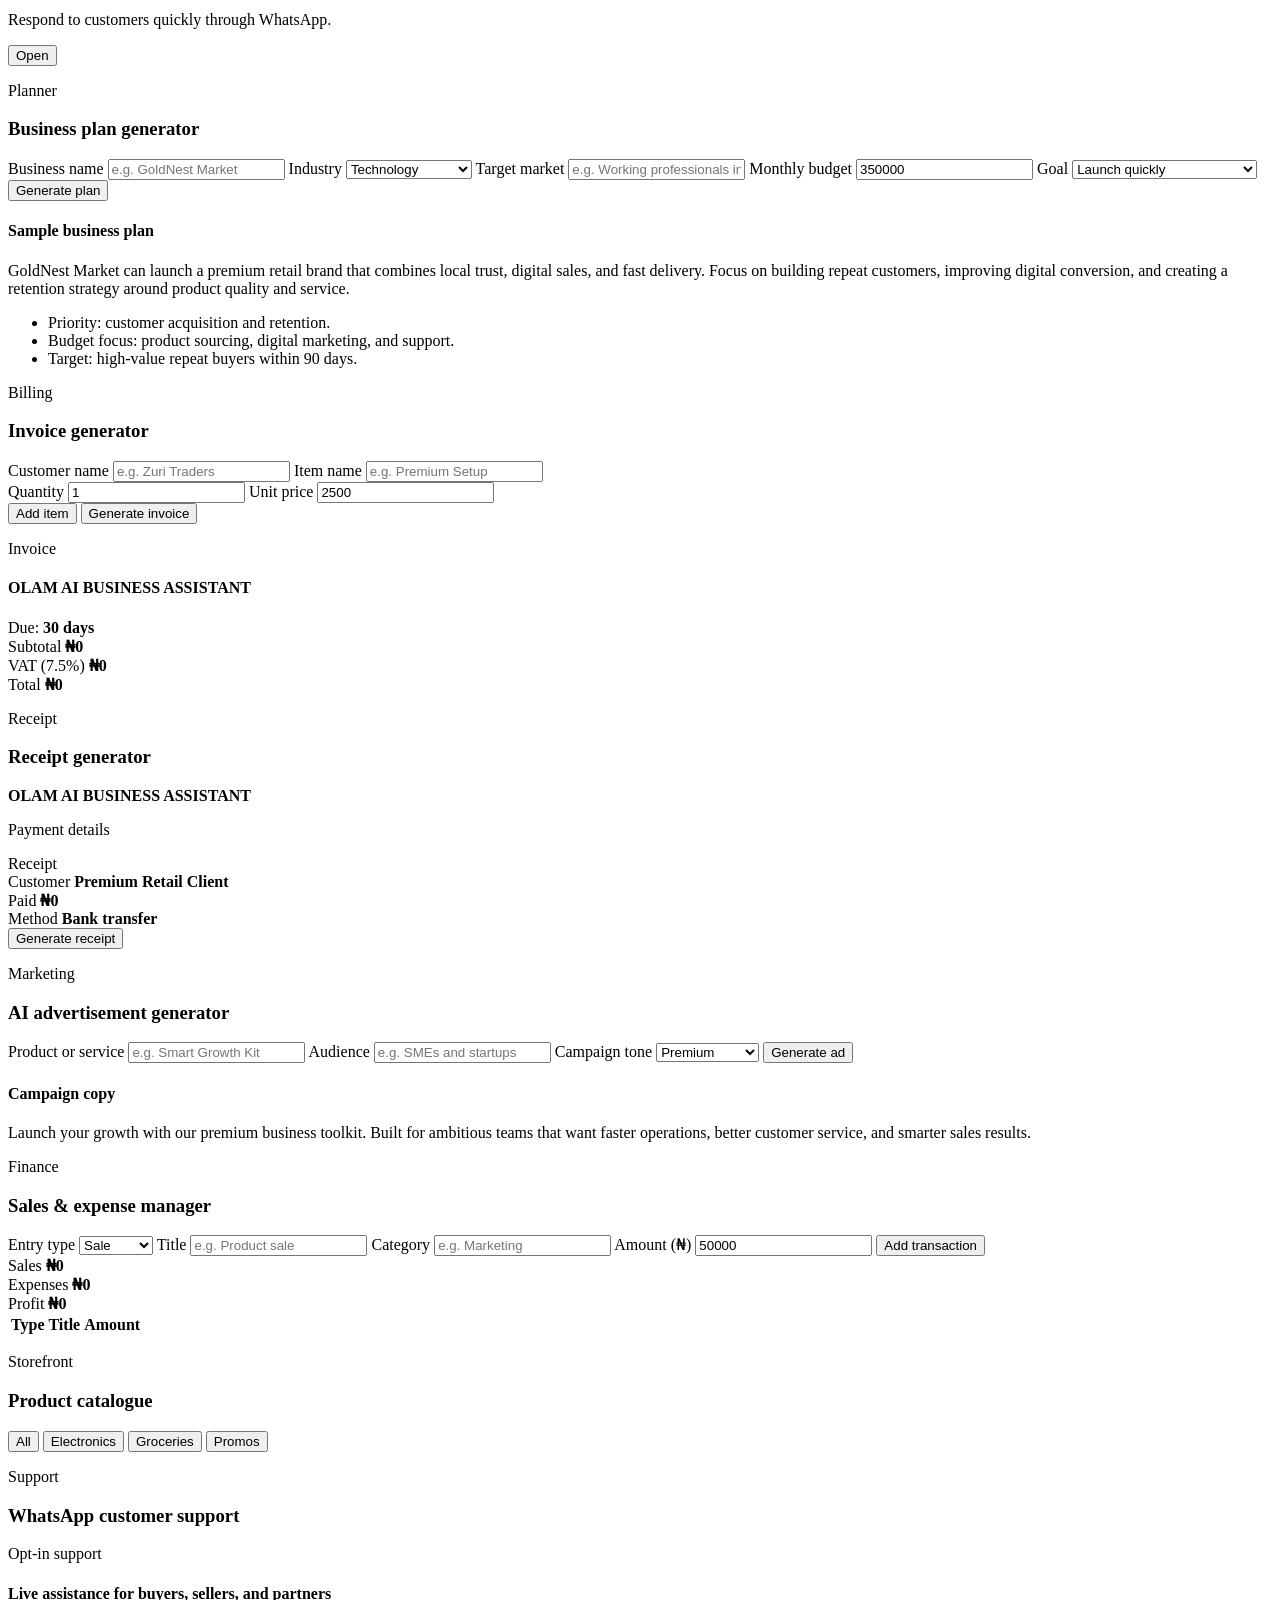
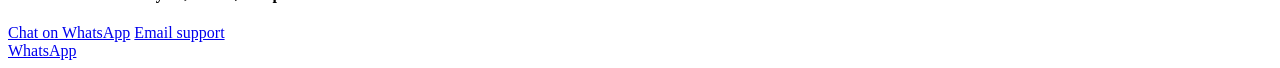
==== commit 169b2be6: "Create the OLAM AI Business Assistant dashboard homepage with premium black-and-gold UI and function" ====
--- a/index.html
+++ b/index.html
@@ -5,656 +5,462 @@
     <meta name="viewport" content="width=device-width, initial-scale=1.0" />
     <meta
       name="description"
-      content="OLAMILEKAN GLOBAL WORLD is a premium marketplace and business platform for technology, electronics, African products, and global trade solutions."
+      content="OLAM AI BUSINESS ASSISTANT dashboard for planning, invoicing, advertising, sales tracking, and customer support."
     />
-    <title>OLAMILEKAN GLOBAL WORLD | One World. Your Vision.</title>
-    <style>
-      :root {
-        --bg: #0b0b0d;
-        --bg-soft: #141416;
-        --panel: #1a1a1d;
-        --panel-alt: rgba(255, 255, 255, 0.03);
-        --gold: #d4af37;
-        --gold-soft: #f3d77a;
-        --text: #f5f5f5;
-        --muted: #c7c4bf;
-        --border: rgba(212, 175, 55, 0.28);
-        --shadow: 0 20px 50px rgba(0, 0, 0, 0.35);
-        --success: #25d366;
-      }
-
-      * {
-        box-sizing: border-box;
-      }
-
-      html {
-        scroll-behavior: smooth;
-      }
-
-      body {
-        margin: 0;
-        font-family: Arial, Helvetica, sans-serif;
-        color: var(--text);
-        background:
-          radial-gradient(circle at top left, rgba(212, 175, 55, 0.12), transparent 25%),
-          radial-gradient(circle at bottom right, rgba(212, 175, 55, 0.08), transparent 20%),
-          var(--bg);
-        line-height: 1.6;
-      }
-
-      a {
-        color: var(--text);
-        text-decoration: none;
-      }
-
-      img {
-        max-width: 100%;
-        display: block;
-      }
-
-      .container {
-        width: min(1120px, calc(100% - 2rem));
-        margin: 0 auto;
-      }
-
-      header {
-        position: sticky;
-        top: 0;
-        z-index: 50;
-        backdrop-filter: blur(14px);
-        background: rgba(11, 11, 13, 0.82);
-        border-bottom: 1px solid var(--border);
-      }
-
-      .nav {
-        display: flex;
-        align-items: center;
-        justify-content: space-between;
-        min-height: 76px;
-        gap: 1rem;
-      }
-
-      .brand {
-        display: flex;
-        align-items: center;
-        gap: 0.8rem;
-        font-weight: 700;
-        letter-spacing: 0.04em;
-      }
-
-      .brand-mark {
-        width: 40px;
-        height: 40px;
-        display: grid;
-        place-items: center;
-        border-radius: 12px;
-        background: linear-gradient(135deg, var(--gold-soft), var(--gold));
-        color: #090909;
-        font-weight: 900;
-      }
-
-      .nav-links {
-        display: flex;
-        align-items: center;
-        gap: 1.6rem;
-        color: var(--muted);
-      }
-
-      .nav-links a:hover,
-      .nav-links a:focus-visible {
-        color: var(--gold-soft);
-      }
-
-      .nav-cta,
-      .button,
-      .whatsapp-float {
-        display: inline-flex;
-        align-items: center;
-        justify-content: center;
-        border-radius: 999px;
-        font-weight: 700;
-        transition: transform 0.2s ease, box-shadow 0.2s ease;
-      }
-
-      .nav-cta,
-      .button.primary {
-        background: linear-gradient(135deg, var(--gold-soft), var(--gold));
-        color: #0d0d0d;
-        box-shadow: 0 10px 25px rgba(212, 175, 55, 0.2);
-      }
-
-      .nav-cta {
-        padding: 0.8rem 1.2rem;
-      }
-
-      .button {
-        padding: 1rem 1.5rem;
-      }
-
-      .button:hover,
-      .nav-cta:hover,
-      .whatsapp-float:hover {
-        transform: translateY(-1px);
-      }
-
-      .button.secondary {
-        background: transparent;
-        border: 1px solid var(--border);
-        color: var(--text);
-      }
-
-      .hero {
-        padding: 5rem 0 3rem;
-      }
-
-      .hero-grid {
-        display: grid;
-        grid-template-columns: 1.2fr 0.8fr;
-        align-items: center;
-        gap: 2rem;
-      }
-
-      .eyebrow {
-        display: inline-flex;
-        align-items: center;
-        gap: 0.5rem;
-        color: var(--gold-soft);
-        border: 1px solid var(--border);
-        background: rgba(212, 175, 55, 0.06);
-        border-radius: 999px;
-        padding: 0.6rem 0.9rem;
-        font-size: 0.78rem;
-        font-weight: 700;
-        letter-spacing: 0.1em;
-        text-transform: uppercase;
-      }
-
-      h1 {
-        font-size: clamp(2.7rem, 5vw, 5rem);
-        line-height: 1.05;
-        margin: 1rem 0;
-        letter-spacing: -0.05em;
-      }
-
-      .highlight {
-        background: linear-gradient(90deg, var(--gold-soft), var(--gold));
-        -webkit-background-clip: text;
-        background-clip: text;
-        color: transparent;
-      }
-
-      .lead {
-        color: var(--muted);
-        font-size: 1.08rem;
-        max-width: 640px;
-      }
-
-      .cta-row {
-        display: flex;
-        flex-wrap: wrap;
-        gap: 1rem;
-        margin-top: 2rem;
-      }
-
-      .stats {
-        display: grid;
-        grid-template-columns: repeat(3, minmax(120px, 1fr));
-        gap: 1rem;
-        margin-top: 2rem;
-      }
-
-      .stat {
-        background: rgba(255, 255, 255, 0.02);
-        border: 1px solid var(--border);
-        border-radius: 18px;
-        padding: 1rem;
-      }
-
-      .stat strong {
-        display: block;
-        font-size: 1.55rem;
-        color: var(--gold-soft);
-        margin-bottom: 0.2rem;
-      }
-
-      .stat span {
-        color: var(--muted);
-        font-size: 0.9rem;
-      }
-
-      .hero-card {
-        position: relative;
-        border-radius: 28px;
-        background: linear-gradient(135deg, rgba(26, 26, 29, 0.96), rgba(15, 15, 17, 0.92));
-        border: 1px solid var(--border);
-        box-shadow: var(--shadow);
-        overflow: hidden;
-      }
-
-      .hero-visual {
-        min-height: 500px;
-        padding: 1.2rem;
-        display: flex;
-        align-items: end;
-        justify-content: center;
-        background:
-          linear-gradient(160deg, rgba(212, 175, 55, 0.16), rgba(0, 0, 0, 0.1)),
-          url('https://images.unsplash.com/photo-1522202176988-66273c2fd55f?auto=format&fit=crop&w=1200&q=80') center/cover no-repeat;
-      }
-
-      .product-window {
-        width: min(100%, 400px);
-        background: rgba(8, 8, 10, 0.72);
-        border: 1px solid rgba(255, 255, 255, 0.08);
-        border-radius: 20px;
-        padding: 1.2rem;
-        backdrop-filter: blur(10px);
-      }
-
-      .window-header {
-        display: flex;
-        justify-content: space-between;
-        align-items: center;
-        margin-bottom: 1rem;
-        color: var(--muted);
-        font-size: 0.82rem;
-      }
-
-      .window-dots {
-        display: flex;
-        gap: 0.45rem;
-      }
-
-      .window-dots span {
-        width: 10px;
-        height: 10px;
-        display: block;
-        border-radius: 50%;
-      }
-
-      .window-dots span:nth-child(1) { background: #ff5f57; }
-      .window-dots span:nth-child(2) { background: #ffbd2f; }
-      .window-dots span:nth-child(3) { background: var(--gold); }
-
-      .product-grid {
-        display: grid;
-        grid-template-columns: repeat(2, minmax(120px, 1fr));
-        gap: 0.85rem;
-      }
-
-      .mini-card {
-        background: rgba(17, 17, 19, 0.85);
-        border: 1px solid var(--border);
-        border-radius: 16px;
-        padding: 0.9rem 0.85rem;
-      }
-
-      .mini-card strong {
-        display: block;
-        font-size: 1.25rem;
-        color: var(--gold-soft);
-      }
-
-      .mini-card span {
-        display: block;
-        margin-top: 0.25rem;
-        color: var(--muted);
-        font-size: 0.8rem;
-      }
-
-      section {
-        padding: 2.5rem 0;
-      }
-
-      .section-head {
-        text-align: center;
-        max-width: 720px;
-        margin: 0 auto 2rem;
-      }
-
-      .section-head h2 {
-        margin-bottom: 0.5rem;
-        font-size: clamp(2rem, 4vw, 3rem);
-        letter-spacing: -0.04em;
-      }
-
-      .section-head p {
-        color: var(--muted);
-        margin: 0;
-      }
-
-      .features,
-      .categories,
-      .services-grid {
-        display: grid;
-        grid-template-columns: repeat(3, minmax(0, 1fr));
-        gap: 1.3rem;
-      }
-
-      .card {
-        padding: 1.5rem;
-        background: rgba(255, 255, 255, 0.02);
-        border: 1px solid var(--border);
-        border-radius: 20px;
-      }
-
-      .icon {
-        width: 52px;
-        height: 52px;
-        display: grid;
-        place-items: center;
-        border-radius: 14px;
-        background: linear-gradient(135deg, rgba(212, 175, 55, 0.2), rgba(212, 175, 55, 0.08));
-        margin-bottom: 0.9rem;
-        font-size: 1.5rem;
-      }
-
-      .card h3 {
-        margin: 0 0 0.5rem;
-        font-size: 1.2rem;
-      }
-
-      .card p {
-        margin: 0;
-        color: var(--muted);
-      }
-
-      .cta-panel {
-        margin-top: 2rem;
-        display: flex;
-        align-items: center;
-        justify-content: space-between;
-        gap: 1rem;
-        padding: 2rem;
-        border-radius: 24px;
-        border: 1px solid var(--border);
-        background: linear-gradient(135deg, rgba(212, 175, 55, 0.09), rgba(255, 255, 255, 0.02));
-      }
-
-      .cta-panel h3 {
-        margin: 0 0 0.2rem;
-        font-size: clamp(1.5rem, 3vw, 2rem);
-      }
-
-      .cta-panel p {
-        margin: 0;
-        color: var(--muted);
-      }
-
-      .contact-list {
-        list-style: none;
-        padding: 0;
-        margin: 1.5rem 0 0;
-        display: grid;
-        gap: 0.8rem;
-      }
-
-      .contact-list li {
-        display: flex;
-        align-items: center;
-        gap: 0.75rem;
-        color: var(--muted);
-      }
-
-      .contact-dot {
-        width: 10px;
-        height: 10px;
-        border-radius: 50%;
-        background: var(--gold);
-        box-shadow: 0 0 18px rgba(212, 175, 55, 0.8);
-      }
-
-      footer {
-        padding: 2rem 0 3rem;
-        border-top: 1px solid var(--border);
-        color: var(--muted);
-        text-align: center;
-      }
-
-      .whatsapp-float {
-        position: fixed;
-        right: 1.2rem;
-        bottom: 1.2rem;
-        width: 62px;
-        height: 62px;
-        border-radius: 50%;
-        background: linear-gradient(135deg, #18d26a, #25d366);
-        color: white;
-        box-shadow: 0 15px 35px rgba(37, 211, 102, 0.4);
-        font-size: 1.8rem;
-        z-index: 60;
-      }
-
-      @media (max-width: 880px) {
-        .hero-grid,
-        .features,
-        .categories,
-        .services-grid,
-        .cta-panel {
-          grid-template-columns: 1fr;
-          display: grid;
-        }
-
-        .nav-links {
-          display: none;
-        }
-
-        .hero {
-          padding-top: 3rem;
-        }
-
-        .stats {
-          grid-template-columns: 1fr;
-        }
-      }
-    </style>
+    <title>OLAM AI BUSINESS ASSISTANT | Dashboard</title>
+    <link rel="stylesheet" href="styles.css" />
   </head>
   <body>
-    <header>
-      <div class="container nav">
-        <a href="#top" class="brand" aria-label="OLAMILEKAN GLOBAL WORLD home">
-          <span class="brand-mark">O</span>
-          <span>OLAMILEKAN GLOBAL WORLD</span>
-        </a>
-
-        <nav class="nav-links" aria-label="Main navigation">
-          <a href="#about">About</a>
-          <a href="#services">Services</a>
-          <a href="#products">Products</a>
-          <a href="#contact">Contact</a>
+    <div class="app-shell">
+      <aside class="sidebar">
+        <div class="brand-block">
+          <div class="logo-mark">O</div>
+          <div>
+            <p class="brand-label">OLAM</p>
+            <h2>AI Assistant</h2>
+          </div>
+        </div>
+
+        <nav class="sidebar-nav" aria-label="Main navigation">
+          <a class="nav-link active" href="#overview">Overview</a>
+          <a class="nav-link" href="#tools">Tools</a>
+          <a class="nav-link" href="#plan-generator">Plan Generator</a>
+          <a class="nav-link" href="#invoice-generator">Invoices</a>
+          <a class="nav-link" href="#products">Catalogue</a>
+          <a class="nav-link" href="#support">Support</a>
         </nav>
 
-        <a class="nav-cta" href="#contact">Get Started</a>
-      </div>
-    </header>
-
-    <main id="top">
-      <section class="hero">
-        <div class="container hero-grid">
+        <div class="sidebar-card">
+          <p class="muted-label">Status</p>
+          <strong>Free Launch Ready</strong>
+          <span>Build → Test → Launch</span>
+        </div>
+      </aside>
+
+      <main class="workspace">
+        <header class="topbar">
           <div>
-            <div class="eyebrow">One World. Your Vision.</div>
-            <h1>
-              Premium global commerce for
-              <span class="highlight">technology, trade, and lifestyle.</span>
-            </h1>
-            <p class="lead">
-              OLAMILEKAN GLOBAL WORLD connects customers and businesses to quality technology,
-              supermarket essentials, authentic African products, and reliable logistics services
-              across markets worldwide.
+            <p class="eyebrow">OLAMILEKAN GLOBAL WORLD SOFTWARE TECHNOLOGY</p>
+            <h1>Business command center</h1>
+          </div>
+          <div class="topbar-actions">
+            <button class="ghost-button" type="button">Export report</button>
+            <button class="primary-button" type="button">Launch dashboard</button>
+          </div>
+        </header>
+
+        <section id="overview" class="hero-panel">
+          <div class="hero-copy">
+            <p class="section-tag">OLAM AI BUSINESS ASSISTANT</p>
+            <h2>Grow smarter with one connected dashboard.</h2>
+            <p>
+              Manage business plans, generate invoices and receipts, market products, track sales,
+              and support customers from one premium operations hub built for Android and desktop.
             </p>
-
-            <div class="cta-row">
-              <a class="button primary" href="#products">Explore Products</a>
-              <a class="button secondary" href="#services">Our Services</a>
-            </div>
-
-            <div class="stats" aria-label="Business metrics">
-              <div class="stat">
-                <strong>Global</strong>
-                <span>Market access</span>
-              </div>
-              <div class="stat">
-                <strong>24/7</strong>
-                <span>Customer support</span>
-              </div>
-              <div class="stat">
-                <strong>Trusted</strong>
-                <span>Delivery network</span>
-              </div>
-            </div>
-          </div>
-
-          <div class="hero-card" aria-label="Marketplace overview card">
-            <div class="hero-visual">
-              <div class="product-window">
-                <div class="window-header">
-                  <div class="window-dots" aria-hidden="true">
-                    <span></span>
-                    <span></span>
-                    <span></span>
-                  </div>
-                  <span>Marketplace</span>
+            <div class="hero-actions">
+              <a class="primary-button" href="#tools">Open tools</a>
+              <a class="secondary-button" href="#plan-generator">Create plan</a>
+            </div>
+          </div>
+
+          <div class="hero-summary">
+            <div class="summary-box accent">
+              <span>Monthly revenue</span>
+              <strong id="monthlyRevenue">₦3,240,000</strong>
+            </div>
+            <div class="summary-box">
+              <span>Market activity</span>
+              <strong>72%</strong>
+            </div>
+            <div class="summary-box">
+              <span>Customer support</span>
+              <strong>24/7</strong>
+            </div>
+          </div>
+        </section>
+
+        <section class="metrics-grid" aria-label="Business metrics">
+          <article class="metric-card">
+            <span>Total sales</span>
+            <strong id="totalSales">₦0</strong>
+            <small>+18.4% this month</small>
+          </article>
+          <article class="metric-card">
+            <span>Expenses</span>
+            <strong id="totalExpenses">₦0</strong>
+            <small>Controlled spending</small>
+          </article>
+          <article class="metric-card">
+            <span>Net profit</span>
+            <strong id="netProfit">₦0</strong>
+            <small>Healthy margin</small>
+          </article>
+          <article class="metric-card">
+            <span>Catalog items</span>
+            <strong id="catalogCount">0</strong>
+            <small>Live inventory</small>
+          </article>
+        </section>
+
+        <section id="tools" class="module-section">
+          <div class="section-heading">
+            <p class="section-tag">Release 1</p>
+            <h3>Business tools</h3>
+          </div>
+
+          <div class="module-grid">
+            <article class="tool-card">
+              <div class="tool-icon">📋</div>
+              <h4>Business Plan Generator</h4>
+              <p>Create a startup or growth plan from business inputs.</p>
+              <button type="button" class="mini-action" data-scroll="#plan-generator">Open</button>
+            </article>
+
+            <article class="tool-card">
+              <div class="tool-icon">🧾</div>
+              <h4>Invoice Generator</h4>
+              <p>Draft and total invoices for services or products.</p>
+              <button type="button" class="mini-action" data-scroll="#invoice-generator">Open</button>
+            </article>
+
+            <article class="tool-card">
+              <div class="tool-icon">🧾</div>
+              <h4>Receipt Generator</h4>
+              <p>Create customer-ready receipts instantly.</p>
+              <button type="button" class="mini-action" data-scroll="#receipt-generator">Open</button>
+            </article>
+
+            <article class="tool-card">
+              <div class="tool-icon">📣</div>
+              <h4>AI Advertisement Generator</h4>
+              <p>Turn product ideas into persuasive ads and promos.</p>
+              <button type="button" class="mini-action" data-scroll="#ad-generator">Open</button>
+            </article>
+
+            <article class="tool-card">
+              <div class="tool-icon">💰</div>
+              <h4>Sales & Expense Manager</h4>
+              <p>Track money flowing in and out of the business.</p>
+              <button type="button" class="mini-action" data-scroll="#finance-manager">Open</button>
+            </article>
+
+            <article class="tool-card">
+              <div class="tool-icon">🛍️</div>
+              <h4>Product Catalogue</h4>
+              <p>Showcase products with pricing and categories.</p>
+              <button type="button" class="mini-action" data-scroll="#products">Open</button>
+            </article>
+
+            <article class="tool-card">
+              <div class="tool-icon">💬</div>
+              <h4>WhatsApp Support</h4>
+              <p>Respond to customers quickly through WhatsApp.</p>
+              <button type="button" class="mini-action" data-scroll="#support">Open</button>
+            </article>
+          </div>
+        </section>
+
+        <section id="plan-generator" class="tool-panel">
+          <div class="section-heading left">
+            <p class="section-tag">Planner</p>
+            <h3>Business plan generator</h3>
+          </div>
+
+          <div class="panel-grid two-column">
+            <form id="businessPlanForm" class="form-panel">
+              <label>
+                Business name
+                <input type="text" name="businessName" placeholder="e.g. GoldNest Market" />
+              </label>
+
+              <label>
+                Industry
+                <select name="industry">
+                  <option value="Technology">Technology</option>
+                  <option value="Retail">Retail</option>
+                  <option value="Agriculture">Agriculture</option>
+                  <option value="Food & Beverage">Food & Beverage</option>
+                  <option value="Logistics">Logistics</option>
+                </select>
+              </label>
+
+              <label>
+                Target market
+                <input type="text" name="market" placeholder="e.g. Working professionals in Lagos" />
+              </label>
+
+              <label>
+                Monthly budget
+                <input type="number" name="budget" value="350000" min="0" />
+              </label>
+
+              <label>
+                Goal
+                <select name="goal">
+                  <option value="Launch quickly">Launch quickly</option>
+                  <option value="Scale revenue">Scale revenue</option>
+                  <option value="Improve customer retention">Improve customer retention</option>
+                  <option value="Expand internationally">Expand internationally</option>
+                </select>
+              </label>
+
+              <button type="submit" class="primary-button full">Generate plan</button>
+            </form>
+
+            <div id="planOutput" class="output-panel" aria-live="polite">
+              <h4>Sample business plan</h4>
+              <p>
+                GoldNest Market can launch a premium retail brand that combines local trust, digital
+                sales, and fast delivery. Focus on building repeat customers, improving digital
+                conversion, and creating a retention strategy around product quality and service.
+              </p>
+              <ul>
+                <li>Priority: customer acquisition and retention.</li>
+                <li>Budget focus: product sourcing, digital marketing, and support.</li>
+                <li>Target: high-value repeat buyers within 90 days.</li>
+              </ul>
+            </div>
+          </div>
+        </section>
+
+        <section id="invoice-generator" class="tool-panel">
+          <div class="section-heading left">
+            <p class="section-tag">Billing</p>
+            <h3>Invoice generator</h3>
+          </div>
+
+          <div class="panel-grid two-column">
+            <form id="invoiceForm" class="form-panel">
+              <label>
+                Customer name
+                <input type="text" name="customerName" placeholder="e.g. Zuri Traders" />
+              </label>
+
+              <label>
+                Item name
+                <input type="text" name="itemName" placeholder="e.g. Premium Setup" />
+              </label>
+
+              <div class="inline-fields">
+                <label>
+                  Quantity
+                  <input type="number" name="quantity" value="1" min="1" />
+                </label>
+                <label>
+                  Unit price
+                  <input type="number" name="unitPrice" value="2500" min="0" />
+                </label>
+              </div>
+
+              <div class="button-row">
+                <button type="submit" class="primary-button">Add item</button>
+                <button type="button" id="generateInvoice" class="secondary-button">Generate invoice</button>
+              </div>
+            </form>
+
+            <div class="output-panel invoice-panel">
+              <div class="invoice-header">
+                <div>
+                  <p class="muted-label">Invoice</p>
+                  <h4 id="invoiceTitle">OLAM AI BUSINESS ASSISTANT</h4>
                 </div>
-
-                <div class="product-grid">
-                  <div class="mini-card">
-                    <strong>Tech</strong>
-                    <span>Electronics</span>
-                  </div>
-                  <div class="mini-card">
-                    <strong>Grocer</strong>
-                    <span>Essentials</span>
-                  </div>
-                  <div class="mini-card">
-                    <strong>Africa</strong>
-                    <span>Heritage</span>
-                  </div>
-                  <div class="mini-card">
-                    <strong>Logis</strong>
-                    <span>Fast shipping</span>
-                  </div>
+                <div class="invoice-meta">
+                  <span>Due: <strong id="invoiceDueDate">30 days</strong></span>
                 </div>
               </div>
-            </div>
-          </div>
-        </div>
-      </section>
-
-      <section id="about">
-        <div class="container">
-          <div class="section-head">
-            <h2>Connecting people to opportunity</h2>
-            <p>
-              We serve the modern buyer and growing business with a trusted digital marketplace
-              built on quality, speed, and value.
-            </p>
-          </div>
-
-          <div class="features">
-            <article class="card">
-              <div class="icon" aria-hidden="true">📦</div>
-              <h3>Curated quality</h3>
-              <p>We focus on products and services that meet customer expectations for trust, value, and reliability.</p>
-            </article>
-
-            <article class="card">
-              <div class="icon" aria-hidden="true">🌍</div>
-              <h3>Global reach</h3>
-              <p>Our model supports international trade, supplier sourcing, and strong access to new market opportunities.</p>
-            </article>
-
-            <article class="card">
-              <div class="icon" aria-hidden="true">🚚</div>
-              <h3>Reliable logistics</h3>
-              <p>We help customers move goods smoothly with efficient fulfillment and dependable delivery support.</p>
-            </article>
-          </div>
-        </div>
-      </section>
-
-      <section id="services">
-        <div class="container">
-          <div class="section-head">
-            <h2>What we do</h2>
-            <p>Built to support modern businesses, buyers, and connected communities.</p>
-          </div>
-
-          <div class="services-grid">
-            <article class="card">
-              <div class="icon" aria-hidden="true">💻</div>
-              <h3>Technology & Electronics</h3>
-              <p>Smart devices, connectivity tools, and modern digital solutions for personal and business use.</p>
-            </article>
-
-            <article class="card">
-              <div class="icon" aria-hidden="true">🛒</div>
-              <h3>Supermarket Goods</h3>
-              <p>Everyday essentials and home products selected for convenience, affordability, and practical living.</p>
-            </article>
-
-            <article class="card">
-              <div class="icon" aria-hidden="true">🌿</div>
-              <h3>African Products</h3>
-              <p>Unique cultural goods and authentic market offerings that celebrate heritage and identity.</p>
-            </article>
-          </div>
-        </div>
-      </section>
-
-      <section id="products">
-        <div class="container">
-          <div class="section-head">
-            <h2>Why choose OLAMILEKAN GLOBAL WORLD</h2>
-            <p>We help customers and partners access quality products and business opportunities with confidence.</p>
-          </div>
-
-          <div class="categories">
-            <article class="card">
-              <div class="icon" aria-hidden="true">✅</div>
-              <h3>Trust-first service</h3>
-              <p>Built around clear communication, quality assurance, and customer-focused support.</p>
-            </article>
-
-            <article class="card">
-              <div class="icon" aria-hidden="true">🤝</div>
-              <h3>Business partnerships</h3>
-              <p>Supporting trade relationships, supplier networks, and commercial opportunities across markets.</p>
-            </article>
-
-            <article class="card">
-              <div class="icon" aria-hidden="true">⚡</div>
-              <h3>Fast fulfillment</h3>
-              <p>Quick response, organized logistics, and a practical delivery approach for customer satisfaction.</p>
-            </article>
-          </div>
-
-          <div class="cta-panel" id="contact">
+
+              <div id="invoiceItems" class="invoice-items"></div>
+
+              <div class="invoice-total">
+                <span>Subtotal</span>
+                <strong id="subtotalAmount">₦0</strong>
+              </div>
+              <div class="invoice-total">
+                <span>VAT (7.5%)</span>
+                <strong id="vatAmount">₦0</strong>
+              </div>
+              <div class="invoice-total grand">
+                <span>Total</span>
+                <strong id="totalAmount">₦0</strong>
+              </div>
+            </div>
+          </div>
+        </section>
+
+        <section id="receipt-generator" class="tool-panel compact">
+          <div class="section-heading left">
+            <p class="section-tag">Receipt</p>
+            <h3>Receipt generator</h3>
+          </div>
+
+          <div class="receipt-box" id="receiptBox">
+            <div class="receipt-top">
+              <div>
+                <strong>OLAM AI BUSINESS ASSISTANT</strong>
+                <p>Payment details</p>
+              </div>
+              <span>Receipt</span>
+            </div>
+            <div class="receipt-row">
+              <span>Customer</span>
+              <strong>Premium Retail Client</strong>
+            </div>
+            <div class="receipt-row">
+              <span>Paid</span>
+              <strong>₦0</strong>
+            </div>
+            <div class="receipt-row">
+              <span>Method</span>
+              <strong>Bank transfer</strong>
+            </div>
+            <button type="button" id="generateReceipt" class="primary-button">Generate receipt</button>
+          </div>
+        </section>
+
+        <section id="ad-generator" class="tool-panel">
+          <div class="section-heading left">
+            <p class="section-tag">Marketing</p>
+            <h3>AI advertisement generator</h3>
+          </div>
+
+          <div class="panel-grid two-column">
+            <form id="adForm" class="form-panel">
+              <label>
+                Product or service
+                <input type="text" name="adProduct" placeholder="e.g. Smart Growth Kit" />
+              </label>
+
+              <label>
+                Audience
+                <input type="text" name="audience" placeholder="e.g. SMEs and startups" />
+              </label>
+
+              <label>
+                Campaign tone
+                <select name="tone">
+                  <option value="Premium">Premium</option>
+                  <option value="Bold">Bold</option>
+                  <option value="Trust-building">Trust-building</option>
+                  <option value="Urgent">Urgent</option>
+                </select>
+              </label>
+
+              <button type="submit" class="primary-button full">Generate ad</button>
+            </form>
+
+            <div id="adOutput" class="output-panel ad-output">
+              <h4>Campaign copy</h4>
+              <p>
+                Launch your growth with our premium business toolkit. Built for ambitious teams that
+                want faster operations, better customer service, and smarter sales results.
+              </p>
+            </div>
+          </div>
+        </section>
+
+        <section id="finance-manager" class="tool-panel">
+          <div class="section-heading left">
+            <p class="section-tag">Finance</p>
+            <h3>Sales & expense manager</h3>
+          </div>
+
+          <div class="panel-grid two-column">
+            <form id="transactionForm" class="form-panel">
+              <label>
+                Entry type
+                <select name="entryType">
+                  <option value="sale">Sale</option>
+                  <option value="expense">Expense</option>
+                </select>
+              </label>
+
+              <label>
+                Title
+                <input type="text" name="title" placeholder="e.g. Product sale" />
+              </label>
+
+              <label>
+                Category
+                <input type="text" name="category" placeholder="e.g. Marketing" />
+              </label>
+
+              <label>
+                Amount (₦)
+                <input type="number" name="amount" value="50000" min="0" />
+              </label>
+
+              <button type="submit" class="primary-button full">Add transaction</button>
+            </form>
+
+            <div class="output-panel finance-panel">
+              <div class="finance-summary">
+                <div>
+                  <span>Sales</span>
+                  <strong id="financeSales">₦0</strong>
+                </div>
+                <div>
+                  <span>Expenses</span>
+                  <strong id="financeExpenses">₦0</strong>
+                </div>
+                <div>
+                  <span>Profit</span>
+                  <strong id="financeProfit">₦0</strong>
+                </div>
+              </div>
+
+              <table>
+                <thead>
+                  <tr>
+                    <th>Type</th>
+                    <th>Title</th>
+                    <th>Amount</th>
+                  </tr>
+                </thead>
+                <tbody id="transactionTableBody"></tbody>
+              </table>
+            </div>
+          </div>
+        </section>
+
+        <section id="products" class="tool-panel">
+          <div class="section-heading left">
+            <p class="section-tag">Storefront</p>
+            <h3>Product catalogue</h3>
+          </div>
+
+          <div class="catalog-controls" aria-label="Product filter controls">
+            <button class="filter-chip active" data-filter="all" type="button">All</button>
+            <button class="filter-chip" data-filter="electronics" type="button">Electronics</button>
+            <button class="filter-chip" data-filter="groceries" type="button">Groceries</button>
+            <button class="filter-chip" data-filter="promo" type="button">Promos</button>
+          </div>
+
+          <div id="catalogGrid" class="catalog-grid"></div>
+        </section>
+
+        <section id="support" class="tool-panel support-panel">
+          <div class="section-heading left">
+            <p class="section-tag">Support</p>
+            <h3>WhatsApp customer support</h3>
+          </div>
+
+          <div class="support-box">
             <div>
-              <h3>Ready to connect?</h3>
-              <p>Ask about products, international trade, logistics, or business partnerships.</p>
-              <ul class="contact-list">
-                <li><span class="contact-dot"></span> Email: olalekanb817@gmail.com</li>
-                <li><span class="contact-dot"></span> Phone: +234 802 559 2137</li>
-                <li><span class="contact-dot"></span> Location: Lagos, Nigeria</li>
-              </ul>
-            </div>
-            <div>
-              <a class="button primary" href="https://wa.me/2348025592137?text=Hello%20OLAMILEKAN%20GLOBAL%20WORLD%2C%20I%20would%20like%20to%20make%20an%20enquiry." target="_blank" rel="noopener noreferrer">Chat on WhatsApp</a>
-            </div>
-          </div>
-        </div>
-      </section>
-    </main>
-
-    <footer>
-      <div class="container">
-        © <span id="year"></span> OLAMILEKAN GLOBAL WORLD. One World. Your Vision.
-      </div>
-    </footer>
+              <p class="muted-label">Opt-in support</p>
+              <h4>Live assistance for buyers, sellers, and partners</h4>
+            </div>
+            <div class="support-links">
+              <a class="primary-button" href="https://wa.me/2348025592137?text=Hello%20OLAMILEKAN%20GLOBAL%20WORLD%2C%20I%20need%20support%20for%20my%20business%20dashboard." target="_blank" rel="noopener noreferrer">Chat on WhatsApp</a>
+              <a class="secondary-button" href="mailto:olalekanb817@gmail.com">Email support</a>
+            </div>
+          </div>
+        </section>
+      </main>
+    </div>
 
     <a
       class="whatsapp-float"
-      href="https://wa.me/2348025592137?text=Hello%20OLAMILEKAN%20GLOBAL%20WORLD%2C%20I%20would%20like%20to%20make%20an%20enquiry."
+      href="https://wa.me/2348025592137?text=Hello%20OLAMILEKAN%20GLOBAL%20WORLD%2C%20I%20would%20like%20to%20ask%20about%20the%20business%20assistant."
       target="_blank"
       rel="noopener noreferrer"
       aria-label="Chat with OLAMILEKAN GLOBAL WORLD on WhatsApp"
@@ -662,8 +468,6 @@
       WhatsApp
     </a>
 
-    <script>
-      document.getElementById('year').textContent = new Date().getFullYear();
-    </script>
+    <script src="script.js"></script>
   </body>
 </html>
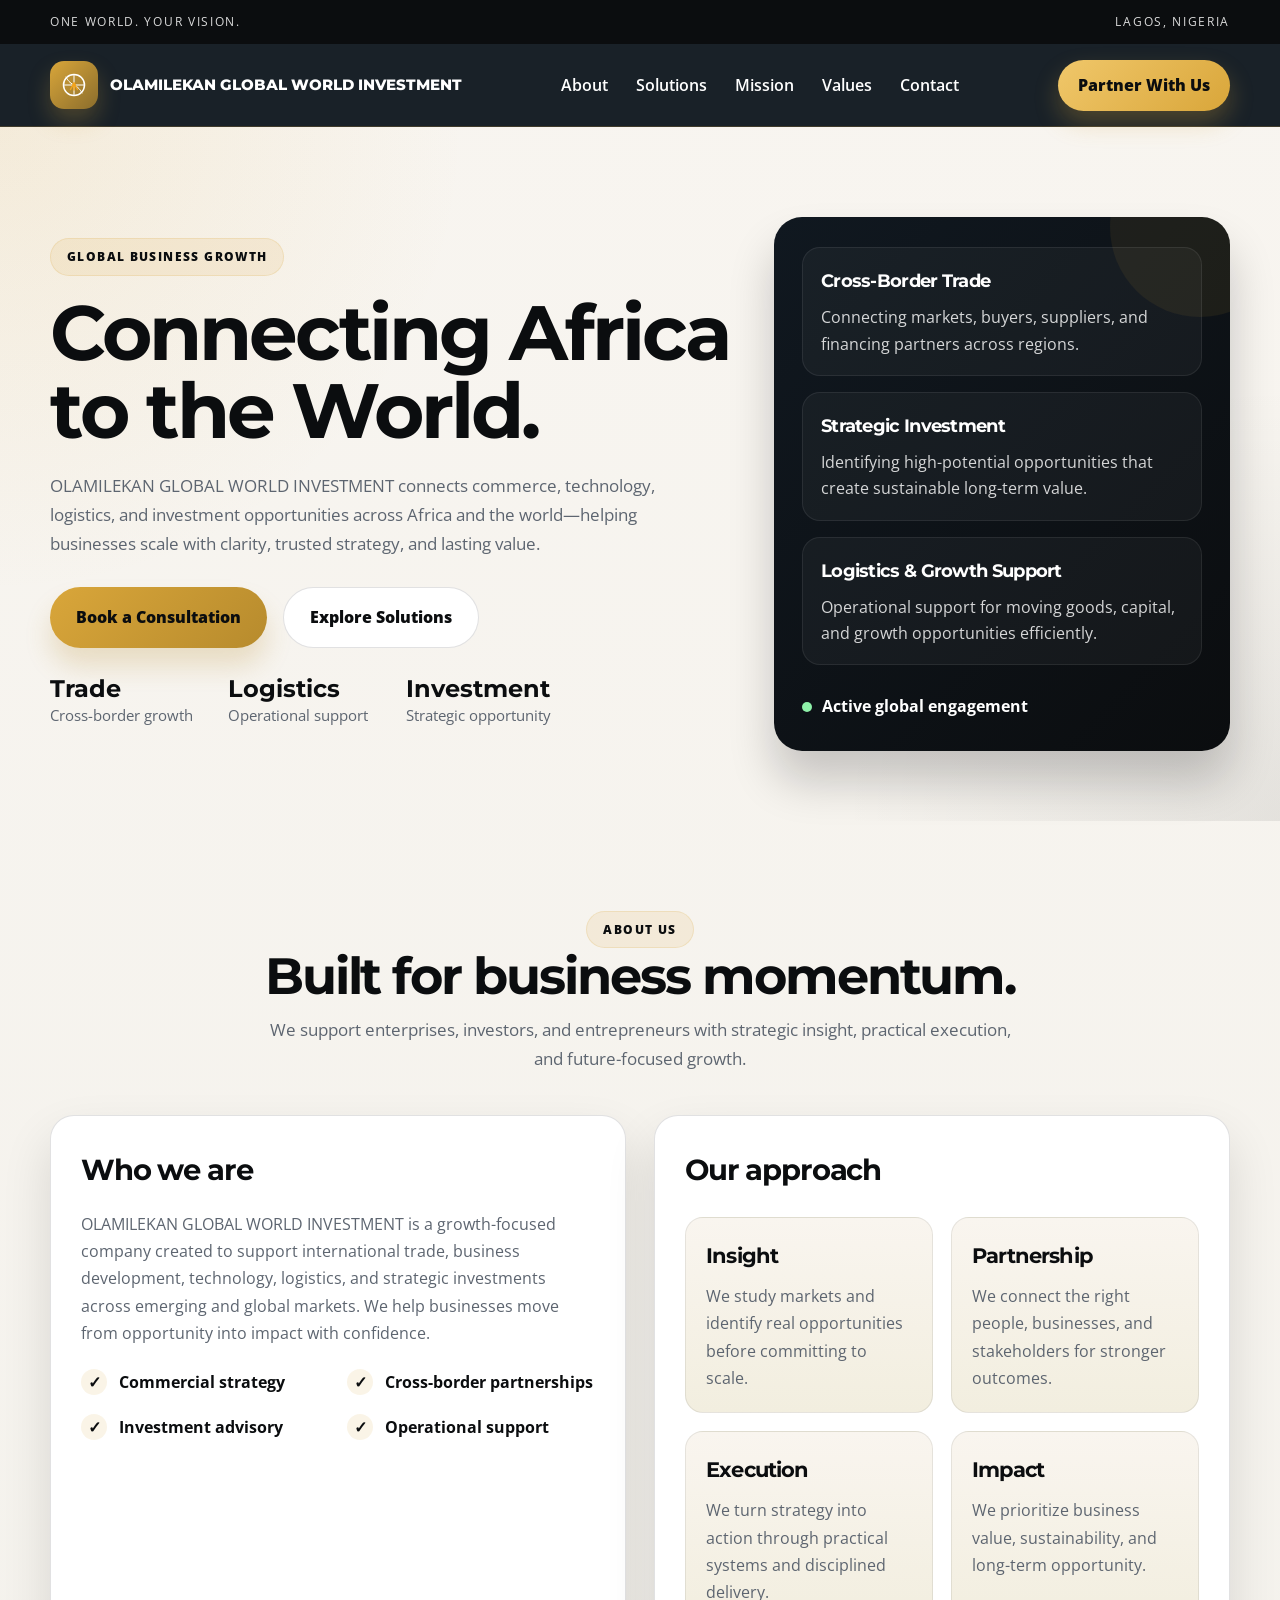
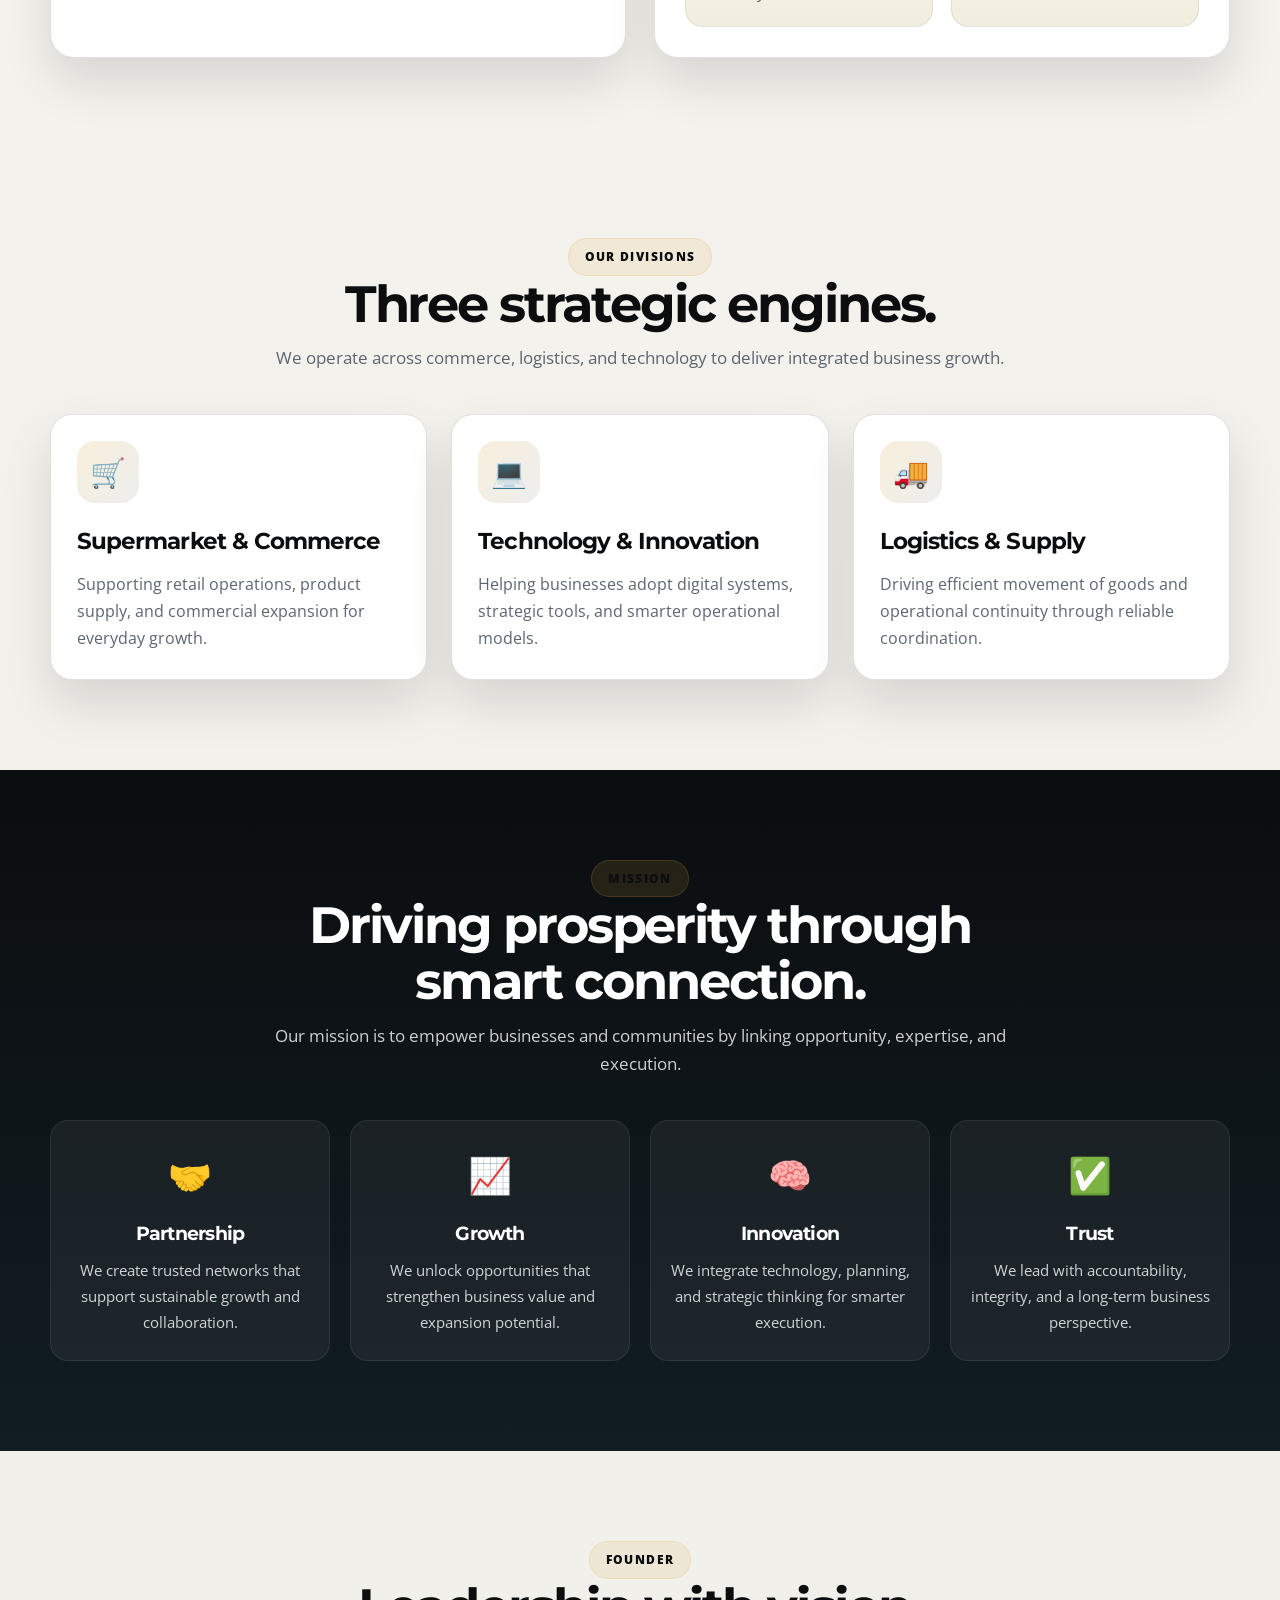
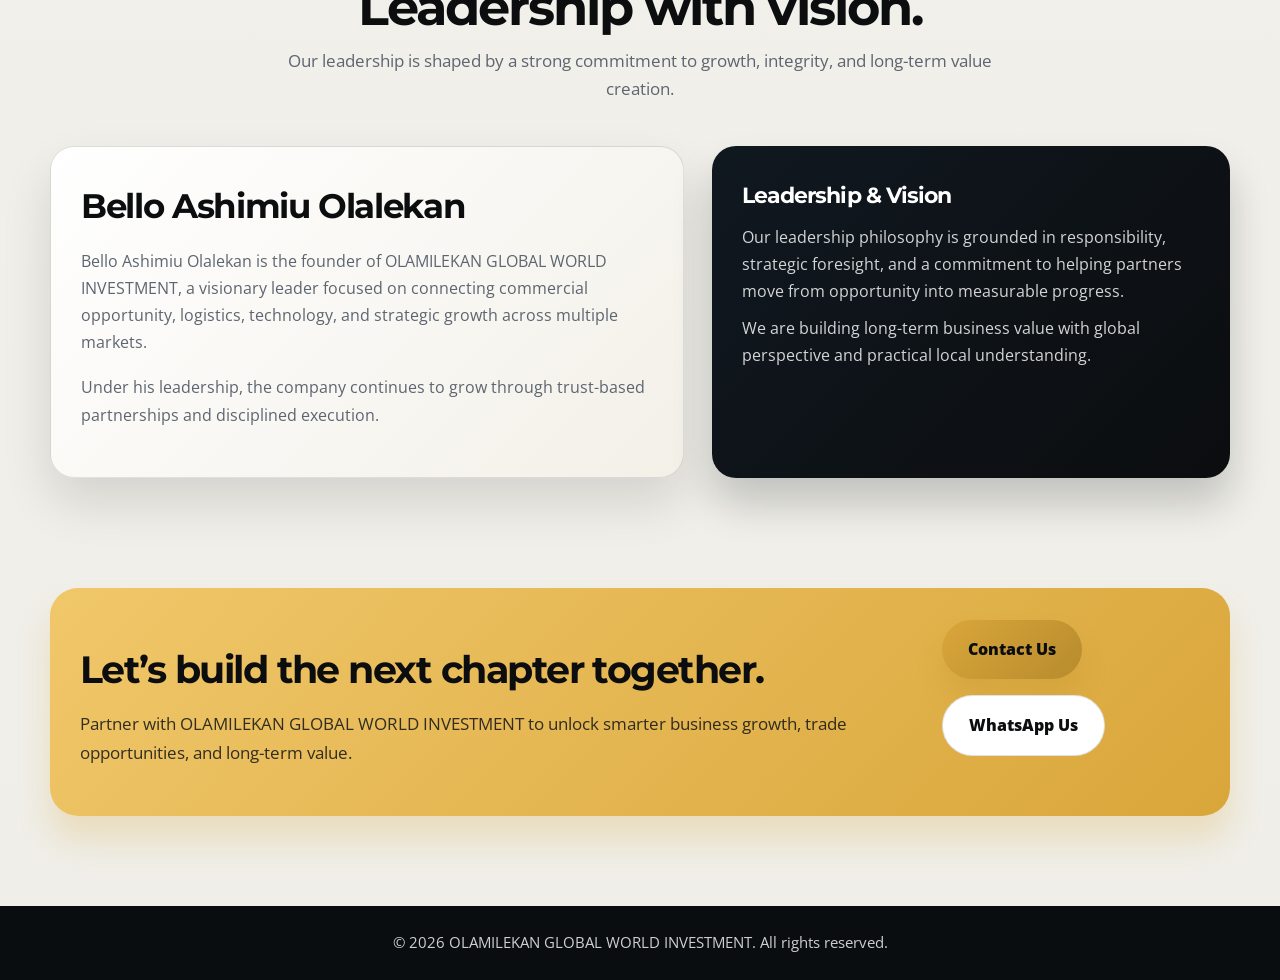
==== commit 1106a544: "Publish final OLAMILEKAN GLOBAL WORLD INVESTMENT website to GitHub Pages repo" ====
--- a/index.html
+++ b/index.html
@@ -5,468 +5,290 @@
     <meta name="viewport" content="width=device-width, initial-scale=1.0" />
     <meta
       name="description"
-      content="OLAM AI BUSINESS ASSISTANT dashboard for planning, invoicing, advertising, sales tracking, and customer support."
+      content="OLAMILEKAN GLOBAL WORLD INVESTMENT connects commerce, technology, logistics, and investment opportunities across Africa and the world."
     />
-    <title>OLAM AI BUSINESS ASSISTANT | Dashboard</title>
+    <title>OLAMILEKAN GLOBAL WORLD INVESTMENT</title>
+    <link rel="icon" type="image/svg+xml" href="favicon.svg" />
+    <link rel="preconnect" href="https://fonts.googleapis.com" />
+    <link rel="preconnect" href="https://fonts.gstatic.com" crossorigin />
+    <link
+      href="https://fonts.googleapis.com/css2?family=Montserrat:wght@400;500;600;700;800;900&family=Open+Sans:wght@400;600;700&display=swap"
+      rel="stylesheet"
+    />
     <link rel="stylesheet" href="styles.css" />
   </head>
   <body>
-    <div class="app-shell">
-      <aside class="sidebar">
-        <div class="brand-block">
-          <div class="logo-mark">O</div>
+    <div class="topbar">
+      <div class="container">
+        <div>One World. Your Vision.</div>
+        <div>Lagos, Nigeria</div>
+      </div>
+    </div>
+
+    <header>
+      <div class="container nav-wrap">
+        <input type="checkbox" id="nav-toggle" class="nav-toggle" />
+        <label for="nav-toggle" class="nav-toggle-label" aria-label="Toggle menu">☰</label>
+
+        <a href="index.html" class="brand">
+          <div class="logo-box">
+            <svg width="30" height="30" viewBox="0 0 120 120" xmlns="http://www.w3.org/2000/svg" aria-label="OGWI logo">
+              <circle cx="60" cy="60" r="42" fill="none" stroke="#ffffff" stroke-width="6"/>
+              <path d="M18 60H102M60 18V102M28 28C36 42 41 50 60 60C79 70 84 78 92 92" fill="none" stroke="#ffffff" stroke-width="4" stroke-linecap="round"/>
+              <path d="M46 78L60 52L74 78" fill="none" stroke="#F3A31A" stroke-width="6" stroke-linecap="round" stroke-linejoin="round"/>
+              <path d="M60 52V80" fill="none" stroke="#F3A31A" stroke-width="6" stroke-linecap="round"/>
+              <circle cx="60" cy="60" r="7" fill="#F3A31A"/>
+            </svg>
+          </div>
+          <span>OLAMILEKAN GLOBAL WORLD INVESTMENT</span>
+        </a>
+
+        <nav class="nav-links">
+          <a href="about.html">About</a>
+          <a href="services.html">Solutions</a>
+          <a href="#mission">Mission</a>
+          <a href="#values">Values</a>
+          <a href="contact.html">Contact</a>
+        </nav>
+
+        <a href="contact.html" class="nav-cta">Partner With Us</a>
+      </div>
+    </header>
+
+    <main>
+      <section class="hero">
+        <div class="container hero-grid">
           <div>
-            <p class="brand-label">OLAM</p>
-            <h2>AI Assistant</h2>
-          </div>
-        </div>
-
-        <nav class="sidebar-nav" aria-label="Main navigation">
-          <a class="nav-link active" href="#overview">Overview</a>
-          <a class="nav-link" href="#tools">Tools</a>
-          <a class="nav-link" href="#plan-generator">Plan Generator</a>
-          <a class="nav-link" href="#invoice-generator">Invoices</a>
-          <a class="nav-link" href="#products">Catalogue</a>
-          <a class="nav-link" href="#support">Support</a>
-        </nav>
-
-        <div class="sidebar-card">
-          <p class="muted-label">Status</p>
-          <strong>Free Launch Ready</strong>
-          <span>Build → Test → Launch</span>
-        </div>
-      </aside>
-
-      <main class="workspace">
-        <header class="topbar">
-          <div>
-            <p class="eyebrow">OLAMILEKAN GLOBAL WORLD SOFTWARE TECHNOLOGY</p>
-            <h1>Business command center</h1>
-          </div>
-          <div class="topbar-actions">
-            <button class="ghost-button" type="button">Export report</button>
-            <button class="primary-button" type="button">Launch dashboard</button>
-          </div>
-        </header>
-
-        <section id="overview" class="hero-panel">
-          <div class="hero-copy">
-            <p class="section-tag">OLAM AI BUSINESS ASSISTANT</p>
-            <h2>Grow smarter with one connected dashboard.</h2>
-            <p>
-              Manage business plans, generate invoices and receipts, market products, track sales,
-              and support customers from one premium operations hub built for Android and desktop.
+            <div class="eyebrow">Global Business Growth</div>
+            <h1>Connecting Africa to the World.</h1>
+            <p class="lead">
+              OLAMILEKAN GLOBAL WORLD INVESTMENT connects commerce, technology, logistics, and investment opportunities
+              across Africa and the world—helping businesses scale with clarity, trusted strategy, and lasting value.
             </p>
-            <div class="hero-actions">
-              <a class="primary-button" href="#tools">Open tools</a>
-              <a class="secondary-button" href="#plan-generator">Create plan</a>
-            </div>
-          </div>
-
-          <div class="hero-summary">
-            <div class="summary-box accent">
-              <span>Monthly revenue</span>
-              <strong id="monthlyRevenue">₦3,240,000</strong>
-            </div>
-            <div class="summary-box">
-              <span>Market activity</span>
-              <strong>72%</strong>
-            </div>
-            <div class="summary-box">
-              <span>Customer support</span>
-              <strong>24/7</strong>
-            </div>
-          </div>
-        </section>
-
-        <section class="metrics-grid" aria-label="Business metrics">
-          <article class="metric-card">
-            <span>Total sales</span>
-            <strong id="totalSales">₦0</strong>
-            <small>+18.4% this month</small>
-          </article>
-          <article class="metric-card">
-            <span>Expenses</span>
-            <strong id="totalExpenses">₦0</strong>
-            <small>Controlled spending</small>
-          </article>
-          <article class="metric-card">
-            <span>Net profit</span>
-            <strong id="netProfit">₦0</strong>
-            <small>Healthy margin</small>
-          </article>
-          <article class="metric-card">
-            <span>Catalog items</span>
-            <strong id="catalogCount">0</strong>
-            <small>Live inventory</small>
-          </article>
-        </section>
-
-        <section id="tools" class="module-section">
-          <div class="section-heading">
-            <p class="section-tag">Release 1</p>
-            <h3>Business tools</h3>
-          </div>
-
-          <div class="module-grid">
-            <article class="tool-card">
-              <div class="tool-icon">📋</div>
-              <h4>Business Plan Generator</h4>
-              <p>Create a startup or growth plan from business inputs.</p>
-              <button type="button" class="mini-action" data-scroll="#plan-generator">Open</button>
-            </article>
-
-            <article class="tool-card">
-              <div class="tool-icon">🧾</div>
-              <h4>Invoice Generator</h4>
-              <p>Draft and total invoices for services or products.</p>
-              <button type="button" class="mini-action" data-scroll="#invoice-generator">Open</button>
-            </article>
-
-            <article class="tool-card">
-              <div class="tool-icon">🧾</div>
-              <h4>Receipt Generator</h4>
-              <p>Create customer-ready receipts instantly.</p>
-              <button type="button" class="mini-action" data-scroll="#receipt-generator">Open</button>
-            </article>
-
-            <article class="tool-card">
-              <div class="tool-icon">📣</div>
-              <h4>AI Advertisement Generator</h4>
-              <p>Turn product ideas into persuasive ads and promos.</p>
-              <button type="button" class="mini-action" data-scroll="#ad-generator">Open</button>
-            </article>
-
-            <article class="tool-card">
-              <div class="tool-icon">💰</div>
-              <h4>Sales & Expense Manager</h4>
-              <p>Track money flowing in and out of the business.</p>
-              <button type="button" class="mini-action" data-scroll="#finance-manager">Open</button>
-            </article>
-
-            <article class="tool-card">
-              <div class="tool-icon">🛍️</div>
-              <h4>Product Catalogue</h4>
-              <p>Showcase products with pricing and categories.</p>
-              <button type="button" class="mini-action" data-scroll="#products">Open</button>
-            </article>
-
-            <article class="tool-card">
-              <div class="tool-icon">💬</div>
-              <h4>WhatsApp Support</h4>
-              <p>Respond to customers quickly through WhatsApp.</p>
-              <button type="button" class="mini-action" data-scroll="#support">Open</button>
-            </article>
-          </div>
-        </section>
-
-        <section id="plan-generator" class="tool-panel">
-          <div class="section-heading left">
-            <p class="section-tag">Planner</p>
-            <h3>Business plan generator</h3>
-          </div>
-
-          <div class="panel-grid two-column">
-            <form id="businessPlanForm" class="form-panel">
-              <label>
-                Business name
-                <input type="text" name="businessName" placeholder="e.g. GoldNest Market" />
-              </label>
-
-              <label>
-                Industry
-                <select name="industry">
-                  <option value="Technology">Technology</option>
-                  <option value="Retail">Retail</option>
-                  <option value="Agriculture">Agriculture</option>
-                  <option value="Food & Beverage">Food & Beverage</option>
-                  <option value="Logistics">Logistics</option>
-                </select>
-              </label>
-
-              <label>
-                Target market
-                <input type="text" name="market" placeholder="e.g. Working professionals in Lagos" />
-              </label>
-
-              <label>
-                Monthly budget
-                <input type="number" name="budget" value="350000" min="0" />
-              </label>
-
-              <label>
-                Goal
-                <select name="goal">
-                  <option value="Launch quickly">Launch quickly</option>
-                  <option value="Scale revenue">Scale revenue</option>
-                  <option value="Improve customer retention">Improve customer retention</option>
-                  <option value="Expand internationally">Expand internationally</option>
-                </select>
-              </label>
-
-              <button type="submit" class="primary-button full">Generate plan</button>
-            </form>
-
-            <div id="planOutput" class="output-panel" aria-live="polite">
-              <h4>Sample business plan</h4>
-              <p>
-                GoldNest Market can launch a premium retail brand that combines local trust, digital
-                sales, and fast delivery. Focus on building repeat customers, improving digital
-                conversion, and creating a retention strategy around product quality and service.
-              </p>
-              <ul>
-                <li>Priority: customer acquisition and retention.</li>
-                <li>Budget focus: product sourcing, digital marketing, and support.</li>
-                <li>Target: high-value repeat buyers within 90 days.</li>
-              </ul>
-            </div>
-          </div>
-        </section>
-
-        <section id="invoice-generator" class="tool-panel">
-          <div class="section-heading left">
-            <p class="section-tag">Billing</p>
-            <h3>Invoice generator</h3>
-          </div>
-
-          <div class="panel-grid two-column">
-            <form id="invoiceForm" class="form-panel">
-              <label>
-                Customer name
-                <input type="text" name="customerName" placeholder="e.g. Zuri Traders" />
-              </label>
-
-              <label>
-                Item name
-                <input type="text" name="itemName" placeholder="e.g. Premium Setup" />
-              </label>
-
-              <div class="inline-fields">
-                <label>
-                  Quantity
-                  <input type="number" name="quantity" value="1" min="1" />
-                </label>
-                <label>
-                  Unit price
-                  <input type="number" name="unitPrice" value="2500" min="0" />
-                </label>
-              </div>
-
-              <div class="button-row">
-                <button type="submit" class="primary-button">Add item</button>
-                <button type="button" id="generateInvoice" class="secondary-button">Generate invoice</button>
-              </div>
-            </form>
-
-            <div class="output-panel invoice-panel">
-              <div class="invoice-header">
-                <div>
-                  <p class="muted-label">Invoice</p>
-                  <h4 id="invoiceTitle">OLAM AI BUSINESS ASSISTANT</h4>
-                </div>
-                <div class="invoice-meta">
-                  <span>Due: <strong id="invoiceDueDate">30 days</strong></span>
-                </div>
-              </div>
-
-              <div id="invoiceItems" class="invoice-items"></div>
-
-              <div class="invoice-total">
-                <span>Subtotal</span>
-                <strong id="subtotalAmount">₦0</strong>
-              </div>
-              <div class="invoice-total">
-                <span>VAT (7.5%)</span>
-                <strong id="vatAmount">₦0</strong>
-              </div>
-              <div class="invoice-total grand">
-                <span>Total</span>
-                <strong id="totalAmount">₦0</strong>
-              </div>
-            </div>
-          </div>
-        </section>
-
-        <section id="receipt-generator" class="tool-panel compact">
-          <div class="section-heading left">
-            <p class="section-tag">Receipt</p>
-            <h3>Receipt generator</h3>
-          </div>
-
-          <div class="receipt-box" id="receiptBox">
-            <div class="receipt-top">
+
+            <div class="actions">
+              <a href="contact.html" class="btn btn-primary">Book a Consultation</a>
+              <a href="services.html" class="btn btn-secondary">Explore Solutions</a>
+            </div>
+
+            <div class="stats">
               <div>
-                <strong>OLAM AI BUSINESS ASSISTANT</strong>
-                <p>Payment details</p>
-              </div>
-              <span>Receipt</span>
-            </div>
-            <div class="receipt-row">
-              <span>Customer</span>
-              <strong>Premium Retail Client</strong>
-            </div>
-            <div class="receipt-row">
-              <span>Paid</span>
-              <strong>₦0</strong>
-            </div>
-            <div class="receipt-row">
-              <span>Method</span>
-              <strong>Bank transfer</strong>
-            </div>
-            <button type="button" id="generateReceipt" class="primary-button">Generate receipt</button>
-          </div>
-        </section>
-
-        <section id="ad-generator" class="tool-panel">
-          <div class="section-heading left">
-            <p class="section-tag">Marketing</p>
-            <h3>AI advertisement generator</h3>
-          </div>
-
-          <div class="panel-grid two-column">
-            <form id="adForm" class="form-panel">
-              <label>
-                Product or service
-                <input type="text" name="adProduct" placeholder="e.g. Smart Growth Kit" />
-              </label>
-
-              <label>
-                Audience
-                <input type="text" name="audience" placeholder="e.g. SMEs and startups" />
-              </label>
-
-              <label>
-                Campaign tone
-                <select name="tone">
-                  <option value="Premium">Premium</option>
-                  <option value="Bold">Bold</option>
-                  <option value="Trust-building">Trust-building</option>
-                  <option value="Urgent">Urgent</option>
-                </select>
-              </label>
-
-              <button type="submit" class="primary-button full">Generate ad</button>
-            </form>
-
-            <div id="adOutput" class="output-panel ad-output">
-              <h4>Campaign copy</h4>
-              <p>
-                Launch your growth with our premium business toolkit. Built for ambitious teams that
-                want faster operations, better customer service, and smarter sales results.
-              </p>
-            </div>
-          </div>
-        </section>
-
-        <section id="finance-manager" class="tool-panel">
-          <div class="section-heading left">
-            <p class="section-tag">Finance</p>
-            <h3>Sales & expense manager</h3>
-          </div>
-
-          <div class="panel-grid two-column">
-            <form id="transactionForm" class="form-panel">
-              <label>
-                Entry type
-                <select name="entryType">
-                  <option value="sale">Sale</option>
-                  <option value="expense">Expense</option>
-                </select>
-              </label>
-
-              <label>
-                Title
-                <input type="text" name="title" placeholder="e.g. Product sale" />
-              </label>
-
-              <label>
-                Category
-                <input type="text" name="category" placeholder="e.g. Marketing" />
-              </label>
-
-              <label>
-                Amount (₦)
-                <input type="number" name="amount" value="50000" min="0" />
-              </label>
-
-              <button type="submit" class="primary-button full">Add transaction</button>
-            </form>
-
-            <div class="output-panel finance-panel">
-              <div class="finance-summary">
-                <div>
-                  <span>Sales</span>
-                  <strong id="financeSales">₦0</strong>
-                </div>
-                <div>
-                  <span>Expenses</span>
-                  <strong id="financeExpenses">₦0</strong>
-                </div>
-                <div>
-                  <span>Profit</span>
-                  <strong id="financeProfit">₦0</strong>
-                </div>
-              </div>
-
-              <table>
-                <thead>
-                  <tr>
-                    <th>Type</th>
-                    <th>Title</th>
-                    <th>Amount</th>
-                  </tr>
-                </thead>
-                <tbody id="transactionTableBody"></tbody>
-              </table>
-            </div>
-          </div>
-        </section>
-
-        <section id="products" class="tool-panel">
-          <div class="section-heading left">
-            <p class="section-tag">Storefront</p>
-            <h3>Product catalogue</h3>
-          </div>
-
-          <div class="catalog-controls" aria-label="Product filter controls">
-            <button class="filter-chip active" data-filter="all" type="button">All</button>
-            <button class="filter-chip" data-filter="electronics" type="button">Electronics</button>
-            <button class="filter-chip" data-filter="groceries" type="button">Groceries</button>
-            <button class="filter-chip" data-filter="promo" type="button">Promos</button>
-          </div>
-
-          <div id="catalogGrid" class="catalog-grid"></div>
-        </section>
-
-        <section id="support" class="tool-panel support-panel">
-          <div class="section-heading left">
-            <p class="section-tag">Support</p>
-            <h3>WhatsApp customer support</h3>
-          </div>
-
-          <div class="support-box">
+                <strong>Trade</strong>
+                <span>Cross-border growth</span>
+              </div>
+              <div>
+                <strong>Logistics</strong>
+                <span>Operational support</span>
+              </div>
+              <div>
+                <strong>Investment</strong>
+                <span>Strategic opportunity</span>
+              </div>
+            </div>
+          </div>
+
+          <div class="hero-card">
+            <div class="card-row">
+              <h3>Cross-Border Trade</h3>
+              <p>Connecting markets, buyers, suppliers, and financing partners across regions.</p>
+            </div>
+
+            <div class="card-row">
+              <h3>Strategic Investment</h3>
+              <p>Identifying high-potential opportunities that create sustainable long-term value.</p>
+            </div>
+
+            <div class="card-row">
+              <h3>Logistics &amp; Growth Support</h3>
+              <p>Operational support for moving goods, capital, and growth opportunities efficiently.</p>
+            </div>
+
+            <div class="live">
+              <span class="dot"></span>
+              <span>Active global engagement</span>
+            </div>
+          </div>
+        </div>
+      </section>
+
+      <section id="about">
+        <div class="container">
+          <div class="section-header">
+            <div class="eyebrow">About Us</div>
+            <h2>Built for business momentum.</h2>
+            <p>We support enterprises, investors, and entrepreneurs with strategic insight, practical execution, and future-focused growth.</p>
+          </div>
+
+          <div class="about-grid">
+            <div class="panel">
+              <h3>Who we are</h3>
+              <p>
+                OLAMILEKAN GLOBAL WORLD INVESTMENT is a growth-focused company created to support international trade,
+                business development, technology, logistics, and strategic investments across emerging and global markets.
+                We help businesses move from opportunity into impact with confidence.
+              </p>
+
+              <div class="feature-list">
+                <div class="feature">
+                  <span class="check">✓</span>
+                  <span>Commercial strategy</span>
+                </div>
+                <div class="feature">
+                  <span class="check">✓</span>
+                  <span>Cross-border partnerships</span>
+                </div>
+                <div class="feature">
+                  <span class="check">✓</span>
+                  <span>Investment advisory</span>
+                </div>
+                <div class="feature">
+                  <span class="check">✓</span>
+                  <span>Operational support</span>
+                </div>
+              </div>
+            </div>
+
+            <div class="panel">
+              <h3>Our approach</h3>
+              <div class="mission-boxes">
+                <div class="mission-box">
+                  <h4>Insight</h4>
+                  <p>We study markets and identify real opportunities before committing to scale.</p>
+                </div>
+                <div class="mission-box">
+                  <h4>Partnership</h4>
+                  <p>We connect the right people, businesses, and stakeholders for stronger outcomes.</p>
+                </div>
+                <div class="mission-box">
+                  <h4>Execution</h4>
+                  <p>We turn strategy into action through practical systems and disciplined delivery.</p>
+                </div>
+                <div class="mission-box">
+                  <h4>Impact</h4>
+                  <p>We prioritize business value, sustainability, and long-term opportunity.</p>
+                </div>
+              </div>
+            </div>
+          </div>
+        </div>
+      </section>
+
+      <section id="services">
+        <div class="container">
+          <div class="section-header">
+            <div class="eyebrow">Our Divisions</div>
+            <h2>Three strategic engines.</h2>
+            <p>We operate across commerce, logistics, and technology to deliver integrated business growth.</p>
+          </div>
+
+          <div class="services-grid">
+            <div class="service-card">
+              <div class="icon">🛒</div>
+              <h3>Supermarket &amp; Commerce</h3>
+              <p>Supporting retail operations, product supply, and commercial expansion for everyday growth.</p>
+            </div>
+
+            <div class="service-card">
+              <div class="icon">💻</div>
+              <h3>Technology &amp; Innovation</h3>
+              <p>Helping businesses adopt digital systems, strategic tools, and smarter operational models.</p>
+            </div>
+
+            <div class="service-card">
+              <div class="icon">🚚</div>
+              <h3>Logistics &amp; Supply</h3>
+              <p>Driving efficient movement of goods and operational continuity through reliable coordination.</p>
+            </div>
+          </div>
+        </div>
+      </section>
+
+      <section id="mission" class="values">
+        <div class="container">
+          <div class="section-header">
+            <div class="eyebrow">Mission</div>
+            <h2>Driving prosperity through smart connection.</h2>
+            <p>Our mission is to empower businesses and communities by linking opportunity, expertise, and execution.</p>
+          </div>
+
+          <div class="value-grid">
+            <div class="value-card">
+              <div class="emoji">🤝</div>
+              <h4>Partnership</h4>
+              <p>We create trusted networks that support sustainable growth and collaboration.</p>
+            </div>
+            <div class="value-card">
+              <div class="emoji">📈</div>
+              <h4>Growth</h4>
+              <p>We unlock opportunities that strengthen business value and expansion potential.</p>
+            </div>
+            <div class="value-card">
+              <div class="emoji">🧠</div>
+              <h4>Innovation</h4>
+              <p>We integrate technology, planning, and strategic thinking for smarter execution.</p>
+            </div>
+            <div class="value-card">
+              <div class="emoji">✅</div>
+              <h4>Trust</h4>
+              <p>We lead with accountability, integrity, and a long-term business perspective.</p>
+            </div>
+          </div>
+        </div>
+      </section>
+
+      <section id="values">
+        <div class="container">
+          <div class="section-header">
+            <div class="eyebrow">Founder</div>
+            <h2>Leadership with vision.</h2>
+            <p>Our leadership is shaped by a strong commitment to growth, integrity, and long-term value creation.</p>
+          </div>
+
+          <div class="story-grid">
+            <div class="story-box">
+              <h3>Bello Ashimiu Olalekan</h3>
+              <p>
+                Bello Ashimiu Olalekan is the founder of OLAMILEKAN GLOBAL WORLD INVESTMENT, a visionary leader focused on connecting
+                commercial opportunity, logistics, technology, and strategic growth across multiple markets.
+              </p>
+              <p>
+                Under his leadership, the company continues to grow through trust-based partnerships and disciplined execution.
+              </p>
+            </div>
+
+            <div class="founder-box">
+              <h4>Leadership &amp; Vision</h4>
+              <p>
+                Our leadership philosophy is grounded in responsibility, strategic foresight, and a commitment to helping partners
+                move from opportunity into measurable progress.
+              </p>
+              <p>
+                We are building long-term business value with global perspective and practical local understanding.
+              </p>
+            </div>
+          </div>
+        </div>
+      </section>
+
+      <section class="cta" id="contact">
+        <div class="container">
+          <div class="cta-box">
             <div>
-              <p class="muted-label">Opt-in support</p>
-              <h4>Live assistance for buyers, sellers, and partners</h4>
-            </div>
-            <div class="support-links">
-              <a class="primary-button" href="https://wa.me/2348025592137?text=Hello%20OLAMILEKAN%20GLOBAL%20WORLD%2C%20I%20need%20support%20for%20my%20business%20dashboard." target="_blank" rel="noopener noreferrer">Chat on WhatsApp</a>
-              <a class="secondary-button" href="mailto:olalekanb817@gmail.com">Email support</a>
-            </div>
-          </div>
-        </section>
-      </main>
-    </div>
-
-    <a
-      class="whatsapp-float"
-      href="https://wa.me/2348025592137?text=Hello%20OLAMILEKAN%20GLOBAL%20WORLD%2C%20I%20would%20like%20to%20ask%20about%20the%20business%20assistant."
-      target="_blank"
-      rel="noopener noreferrer"
-      aria-label="Chat with OLAMILEKAN GLOBAL WORLD on WhatsApp"
-    >
-      WhatsApp
-    </a>
+              <h3>Let’s build the next chapter together.</h3>
+              <p>Partner with OLAMILEKAN GLOBAL WORLD INVESTMENT to unlock smarter business growth, trade opportunities, and long-term value.</p>
+            </div>
+            <div class="cta-actions">
+              <a href="contact.html" class="btn btn-primary">Contact Us</a>
+              <a href="https://wa.me/2348025592137" target="_blank" rel="noopener" class="btn btn-secondary">WhatsApp Us</a>
+            </div>
+          </div>
+        </div>
+      </section>
+    </main>
+
+    <footer>
+      © 2026 OLAMILEKAN GLOBAL WORLD INVESTMENT. All rights reserved.
+    </footer>
 
     <script src="script.js"></script>
   </body>
--- a/styles.css
+++ b/styles.css
@@ -0,0 +1,781 @@
+:root {
+  --black: #0b0d0f;
+  --black-soft: #101820;
+  --gold-900: #8b6d2c;
+  --gold-700: #b78b2d;
+  --gold-500: #d9a63a;
+  --gold-300: #f0c76a;
+  --gold-soft: #f5d995;
+  --white: #ffffff;
+  --off-white: #f8f5f0;
+  --ivory: #f3efe9;
+  --muted: #5d6570;
+  --line: rgba(10, 14, 18, 0.12);
+  --shadow: 0 24px 50px rgba(8, 11, 14, 0.12);
+}
+
+* {
+  box-sizing: border-box;
+}
+
+html {
+  scroll-behavior: smooth;
+}
+
+body {
+  margin: 0;
+  font-family: "Open Sans", Arial, sans-serif;
+  background: linear-gradient(180deg, #f8f5f0 0%, #efeee8 100%);
+  color: var(--black);
+  line-height: 1.7;
+}
+
+a {
+  text-decoration: none;
+  color: inherit;
+}
+
+img {
+  max-width: 100%;
+  display: block;
+}
+
+.container {
+  width: min(1180px, calc(100% - 32px));
+  margin: 0 auto;
+}
+
+.topbar {
+  background: var(--black);
+  color: rgba(255, 255, 255, 0.85);
+  font-size: 0.75rem;
+  letter-spacing: 0.14em;
+  text-transform: uppercase;
+  padding: 12px 0;
+}
+
+.topbar .container {
+  display: flex;
+  justify-content: space-between;
+  align-items: center;
+  gap: 18px;
+}
+
+header {
+  position: sticky;
+  top: 0;
+  z-index: 80;
+  background: rgba(16, 24, 32, 0.96);
+  backdrop-filter: blur(10px);
+  border-bottom: 1px solid rgba(217, 166, 58, 0.2);
+}
+
+.nav-wrap {
+  position: relative;
+  min-height: 82px;
+  display: flex;
+  align-items: center;
+  justify-content: space-between;
+  gap: 20px;
+}
+
+.brand {
+  display: flex;
+  align-items: center;
+  gap: 12px;
+  font-family: "Montserrat", sans-serif;
+  font-weight: 800;
+  color: var(--white);
+  font-size: 0.95rem;
+  z-index: 2;
+}
+
+.logo-box {
+  width: 48px;
+  height: 48px;
+  border-radius: 14px;
+  display: grid;
+  place-items: center;
+  background: linear-gradient(135deg, var(--gold-500), var(--gold-900));
+  box-shadow: 0 12px 22px rgba(217, 166, 58, 0.25);
+}
+
+.nav-links {
+  display: flex;
+  align-items: center;
+  gap: 28px;
+  font-weight: 600;
+  color: var(--white);
+}
+
+.nav-links a:hover {
+  color: var(--gold-soft);
+}
+
+.nav-cta,
+.btn {
+  display: inline-flex;
+  align-items: center;
+  justify-content: center;
+  border-radius: 999px;
+  font-weight: 800;
+  transition: transform 0.2s ease, box-shadow 0.2s ease;
+  cursor: pointer;
+}
+
+.nav-cta {
+  background: linear-gradient(135deg, var(--gold-300), var(--gold-500));
+  color: var(--black);
+  padding: 12px 20px;
+  box-shadow: 0 12px 24px rgba(217, 166, 58, 0.28);
+}
+
+.btn {
+  padding: 16px 26px;
+  border: none;
+}
+
+.btn:hover,
+.nav-cta:hover {
+  transform: translateY(-2px);
+}
+
+.btn-primary {
+  background: linear-gradient(135deg, var(--gold-500), var(--gold-700));
+  color: var(--black);
+  box-shadow: 0 18px 26px rgba(184, 137, 42, 0.22);
+}
+
+.btn-secondary {
+  background: var(--white);
+  color: var(--black);
+  border: 1px solid rgba(10, 14, 18, 0.12);
+}
+
+.hero {
+  padding: 90px 0 70px;
+  background:
+    radial-gradient(circle at left top, rgba(217, 166, 58, 0.12), transparent 32%),
+    radial-gradient(circle at bottom right, rgba(10, 13, 15, 0.08), transparent 30%);
+}
+
+.hero-grid {
+  display: grid;
+  grid-template-columns: 1.2fr 0.8fr;
+  gap: 40px;
+  align-items: center;
+}
+
+.eyebrow {
+  display: inline-block;
+  padding: 8px 16px;
+  border-radius: 999px;
+  background: rgba(217, 166, 58, 0.12);
+  border: 1px solid rgba(217, 166, 58, 0.18);
+  color: var(--black);
+  font-weight: 800;
+  font-size: 0.72rem;
+  letter-spacing: 0.12em;
+  text-transform: uppercase;
+}
+
+h1,
+h2,
+h3,
+h4 {
+  font-family: "Montserrat", sans-serif;
+  letter-spacing: -0.04em;
+}
+
+h1 {
+  font-size: clamp(2.9rem, 6vw, 5.1rem);
+  line-height: 1.02;
+  margin: 18px 0 20px;
+  color: var(--black);
+}
+
+.lead {
+  font-size: 1.08rem;
+  color: var(--muted);
+  max-width: 640px;
+  margin-bottom: 28px;
+}
+
+.actions,
+.cta-actions {
+  display: flex;
+  flex-wrap: wrap;
+  gap: 16px;
+  margin-bottom: 28px;
+}
+
+.stats {
+  display: flex;
+  flex-wrap: wrap;
+  gap: 28px;
+}
+
+.stats div {
+  min-width: 150px;
+}
+
+.stats strong {
+  display: block;
+  font-family: "Montserrat", sans-serif;
+  font-size: 1.5rem;
+  color: var(--black);
+  line-height: 1.1;
+}
+
+.stats span {
+  color: var(--muted);
+  font-size: 0.95rem;
+}
+
+.hero-card {
+  background: linear-gradient(135deg, var(--black-soft), var(--black));
+  border-radius: 28px;
+  color: var(--white);
+  padding: 30px 28px;
+  box-shadow: 0 30px 46px rgba(9, 12, 14, 0.2);
+  position: relative;
+  overflow: hidden;
+}
+
+.hero-card::before {
+  content: "";
+  position: absolute;
+  top: -80px;
+  right: -60px;
+  width: 180px;
+  height: 180px;
+  background: rgba(217, 166, 58, 0.08);
+  border-radius: 50%;
+}
+
+.hero-card .card-row {
+  background: rgba(255, 255, 255, 0.04);
+  border: 1px solid rgba(255, 255, 255, 0.08);
+  border-radius: 18px;
+  padding: 18px;
+  margin-bottom: 16px;
+  position: relative;
+  z-index: 1;
+}
+
+.hero-card h3 {
+  margin: 0 0 8px;
+  font-size: 1.1rem;
+}
+
+.hero-card p {
+  margin: 0;
+  color: rgba(255, 255, 255, 0.82);
+  font-size: 0.97rem;
+}
+
+.live {
+  display: inline-flex;
+  align-items: center;
+  gap: 10px;
+  margin-top: 12px;
+  position: relative;
+  z-index: 1;
+  font-weight: 700;
+}
+
+.dot {
+  width: 10px;
+  height: 10px;
+  border-radius: 50%;
+  background: #8ef1a9;
+  box-shadow: 0 0 0 0 rgba(142, 241, 169, 0.7);
+  animation: pulse 2s infinite;
+}
+
+@keyframes pulse {
+  0% {
+    box-shadow: 0 0 0 0 rgba(142, 241, 169, 0.7);
+  }
+  70% {
+    box-shadow: 0 0 0 14px rgba(142, 241, 169, 0);
+  }
+  100% {
+    box-shadow: 0 0 0 0 rgba(142, 241, 169, 0);
+  }
+}
+
+section {
+  padding: 90px 0;
+}
+
+.section-header {
+  max-width: 760px;
+  margin: 0 auto 42px;
+  text-align: center;
+}
+
+.section-header h2 {
+  font-size: clamp(2.1rem, 4vw, 3.2rem);
+  line-height: 1.1;
+  margin: 0 0 12px;
+  color: var(--black);
+}
+
+.section-header p {
+  margin: 0;
+  color: var(--muted);
+  font-size: 1.04rem;
+}
+
+.about-grid {
+  display: grid;
+  grid-template-columns: 1fr 1fr;
+  gap: 28px;
+}
+
+.panel {
+  background: #fff;
+  border-radius: 24px;
+  padding: 30px;
+  border: 1px solid var(--line);
+  box-shadow: var(--shadow);
+}
+
+.panel h3 {
+  margin: 0 0 16px;
+  font-size: 1.8rem;
+  color: var(--black);
+}
+
+.panel p {
+  margin: 0;
+  color: var(--muted);
+  font-size: 1rem;
+}
+
+.feature-list {
+  display: grid;
+  grid-template-columns: repeat(2, minmax(0, 1fr));
+  gap: 18px;
+  margin-top: 22px;
+}
+
+.feature {
+  display: flex;
+  align-items: flex-start;
+  gap: 12px;
+  color: var(--black);
+  font-weight: 700;
+}
+
+.check {
+  width: 26px;
+  height: 26px;
+  border-radius: 50%;
+  background: rgba(217, 166, 58, 0.12);
+  color: var(--black);
+  display: grid;
+  place-items: center;
+  flex-shrink: 0;
+  font-weight: 800;
+}
+
+.mission-boxes {
+  display: grid;
+  grid-template-columns: 1fr 1fr;
+  gap: 18px;
+  margin-top: 22px;
+}
+
+.mission-box {
+  background: linear-gradient(180deg, #f9f5ef, #f2eedf);
+  border: 1px solid rgba(10, 14, 18, 0.08);
+  border-radius: 18px;
+  padding: 20px;
+}
+
+.mission-box h4 {
+  margin: 0 0 10px;
+  font-size: 1.3rem;
+  color: var(--black);
+}
+
+.mission-box p {
+  margin: 0;
+  color: var(--muted);
+}
+
+.services-grid {
+  display: grid;
+  grid-template-columns: repeat(3, minmax(0, 1fr));
+  gap: 24px;
+}
+
+.service-card {
+  background: var(--white);
+  border: 1px solid var(--line);
+  border-radius: 22px;
+  padding: 26px;
+  box-shadow: var(--shadow);
+}
+
+.icon {
+  width: 62px;
+  height: 62px;
+  border-radius: 18px;
+  display: grid;
+  place-items: center;
+  background: linear-gradient(135deg, rgba(217, 166, 58, 0.18), rgba(10, 13, 15, 0.07));
+  color: var(--black);
+  font-size: 1.8rem;
+  margin-bottom: 18px;
+}
+
+.service-card h3 {
+  margin: 0 0 10px;
+  font-size: 1.46rem;
+  color: var(--black);
+}
+
+.service-card p {
+  margin: 0;
+  color: var(--muted);
+}
+
+.values {
+  background: linear-gradient(180deg, var(--black), #111d23);
+  color: var(--white);
+}
+
+.values .section-header h2 {
+  color: var(--white);
+}
+
+.values .section-header p {
+  color: rgba(255, 255, 255, 0.8);
+}
+
+.value-grid {
+  display: grid;
+  grid-template-columns: repeat(4, minmax(0, 1fr));
+  gap: 20px;
+  margin-top: 38px;
+}
+
+.value-card {
+  background: rgba(255, 255, 255, 0.05);
+  border: 1px solid rgba(255, 255, 255, 0.08);
+  border-radius: 18px;
+  padding: 24px 18px;
+  text-align: center;
+}
+
+.value-card .emoji {
+  font-size: 2.2rem;
+  margin-bottom: 12px;
+}
+
+.value-card h4 {
+  margin: 0 0 8px;
+  font-size: 1.2rem;
+}
+
+.value-card p {
+  margin: 0;
+  color: rgba(255, 255, 255, 0.8);
+  font-size: 0.96rem;
+}
+
+.story-grid {
+  display: grid;
+  grid-template-columns: 1.1fr 0.9fr;
+  gap: 28px;
+  align-items: center;
+}
+
+.story-box {
+  background: linear-gradient(135deg, #fff, #f3f0e8);
+  border-radius: 24px;
+  border: 1px solid var(--line);
+  box-shadow: var(--shadow);
+  padding: 30px;
+}
+
+.story-box h3 {
+  margin-top: 0;
+  margin-bottom: 14px;
+  font-size: 2.1rem;
+  color: var(--black);
+}
+
+.story-box p {
+  margin: 0 0 18px;
+  color: var(--muted);
+}
+
+.founder-box {
+  background: linear-gradient(135deg, var(--black-soft), var(--black));
+  border-radius: 24px;
+  color: var(--white);
+  box-shadow: 0 25px 40px rgba(10, 14, 18, 0.2);
+  padding: 30px;
+  min-height: 100%;
+}
+
+.founder-box h4 {
+  margin: 0 0 8px;
+  font-size: 1.4rem;
+}
+
+.founder-box p {
+  margin: 10px 0;
+  color: rgba(255, 255, 255, 0.82);
+}
+
+.cta {
+  padding-top: 20px;
+  padding-bottom: 90px;
+}
+
+.cta-box {
+  background: linear-gradient(135deg, var(--gold-300), var(--gold-500));
+  border-radius: 28px;
+  padding: 32px 30px;
+  display: flex;
+  align-items: center;
+  justify-content: space-between;
+  gap: 20px;
+  box-shadow: 0 24px 32px rgba(217, 166, 58, 0.24);
+}
+
+.cta-box h3 {
+  margin: 0 0 8px;
+  font-size: clamp(1.8rem, 3vw, 2.6rem);
+  color: var(--black);
+}
+
+.cta-box p {
+  margin: 0;
+  color: rgba(10, 14, 18, 0.82);
+  font-size: 1.04rem;
+}
+
+footer {
+  background: #0a0d10;
+  color: rgba(255, 255, 255, 0.8);
+  padding: 24px 0;
+  text-align: center;
+  font-size: 0.96rem;
+}
+
+.page-hero {
+  padding: 90px 0 40px;
+  background:
+    radial-gradient(circle at left top, rgba(217, 166, 58, 0.12), transparent 32%),
+    radial-gradient(circle at bottom right, rgba(10, 13, 15, 0.08), transparent 28%);
+}
+
+.page-hero h1 {
+  margin: 18px 0 12px;
+  font-size: clamp(2.4rem, 5vw, 4rem);
+}
+
+.page-subtitle {
+  max-width: 760px;
+  color: var(--muted);
+  font-size: 1.08rem;
+}
+
+.page-section {
+  padding: 60px 0 90px;
+}
+
+.info-grid {
+  display: grid;
+  grid-template-columns: repeat(2, minmax(0, 1fr));
+  gap: 28px;
+}
+
+.info-card {
+  background: var(--white);
+  border: 1px solid var(--line);
+  border-radius: 22px;
+  padding: 28px;
+  box-shadow: var(--shadow);
+}
+
+.info-card h3 {
+  margin-top: 0;
+  font-size: 1.6rem;
+  margin-bottom: 12px;
+}
+
+.info-card p,
+.info-card li {
+  color: var(--muted);
+}
+
+.info-list {
+  margin: 18px 0 0;
+  padding-left: 18px;
+}
+
+.contact-grid {
+  display: grid;
+  grid-template-columns: 0.9fr 1.1fr;
+  gap: 28px;
+}
+
+.contact-card {
+  background: linear-gradient(135deg, var(--black-soft), var(--black));
+  border-radius: 24px;
+  padding: 30px;
+  color: var(--white);
+  box-shadow: var(--shadow);
+}
+
+.contact-card h3 {
+  margin-top: 0;
+  margin-bottom: 20px;
+  font-size: 1.8rem;
+}
+
+.contact-detail {
+  margin: 18px 0;
+  color: rgba(255, 255, 255, 0.82);
+}
+
+.form-card {
+  background: var(--white);
+  border: 1px solid var(--line);
+  border-radius: 24px;
+  padding: 30px;
+  box-shadow: var(--shadow);
+}
+
+.form-grid {
+  display: grid;
+  grid-template-columns: 1fr 1fr;
+  gap: 18px;
+}
+
+.form-field {
+  display: flex;
+  flex-direction: column;
+  gap: 8px;
+  margin-bottom: 18px;
+}
+
+.form-field.full {
+  grid-column: 1 / -1;
+}
+
+label {
+  font-weight: 700;
+  color: var(--black);
+}
+
+input,
+textarea {
+  width: 100%;
+  border: 1px solid var(--line);
+  border-radius: 14px;
+  padding: 14px 16px;
+  font: inherit;
+  background: #f9f7f2;
+  color: var(--black);
+}
+
+textarea {
+  min-height: 140px;
+  resize: vertical;
+}
+
+.nav-toggle {
+  display: none;
+}
+
+.nav-toggle-label {
+  display: none;
+  cursor: pointer;
+  font-size: 2rem;
+  color: var(--white);
+  z-index: 3;
+}
+
+@media (max-width: 980px) {
+  .hero-grid,
+  .about-grid,
+  .story-grid,
+  .services-grid,
+  .info-grid,
+  .contact-grid {
+    grid-template-columns: 1fr;
+  }
+
+  .value-grid {
+    grid-template-columns: repeat(2, minmax(0, 1fr));
+  }
+
+  .nav-toggle-label {
+    display: block;
+  }
+
+  .nav-links {
+    position: absolute;
+    top: 100%;
+    left: 0;
+    width: 100%;
+    padding: 20px 16px 24px;
+    background: rgba(16, 24, 32, 0.98);
+    border-bottom: 1px solid rgba(217, 166, 58, 0.2);
+    display: none;
+    flex-direction: column;
+    align-items: flex-start;
+    gap: 18px;
+    box-shadow: var(--shadow);
+  }
+
+  .nav-toggle:checked ~ .nav-links {
+    display: flex;
+  }
+
+  .cta-box {
+    flex-direction: column;
+    align-items: flex-start;
+  }
+}
+
+@media (max-width: 620px) {
+  .topbar .container {
+    flex-direction: column;
+    text-align: center;
+  }
+
+  .feature-list,
+  .mission-boxes,
+  .value-grid,
+  .form-grid {
+    grid-template-columns: 1fr;
+  }
+
+  .actions,
+  .cta-actions {
+    flex-direction: column;
+  }
+
+  .btn,
+  .nav-cta {
+    width: 100%;
+  }
+
+  .stats {
+    flex-direction: column;
+    gap: 12px;
+  }
+
+  .brand span {
+    font-size: 0.76rem;
+  }
+}
